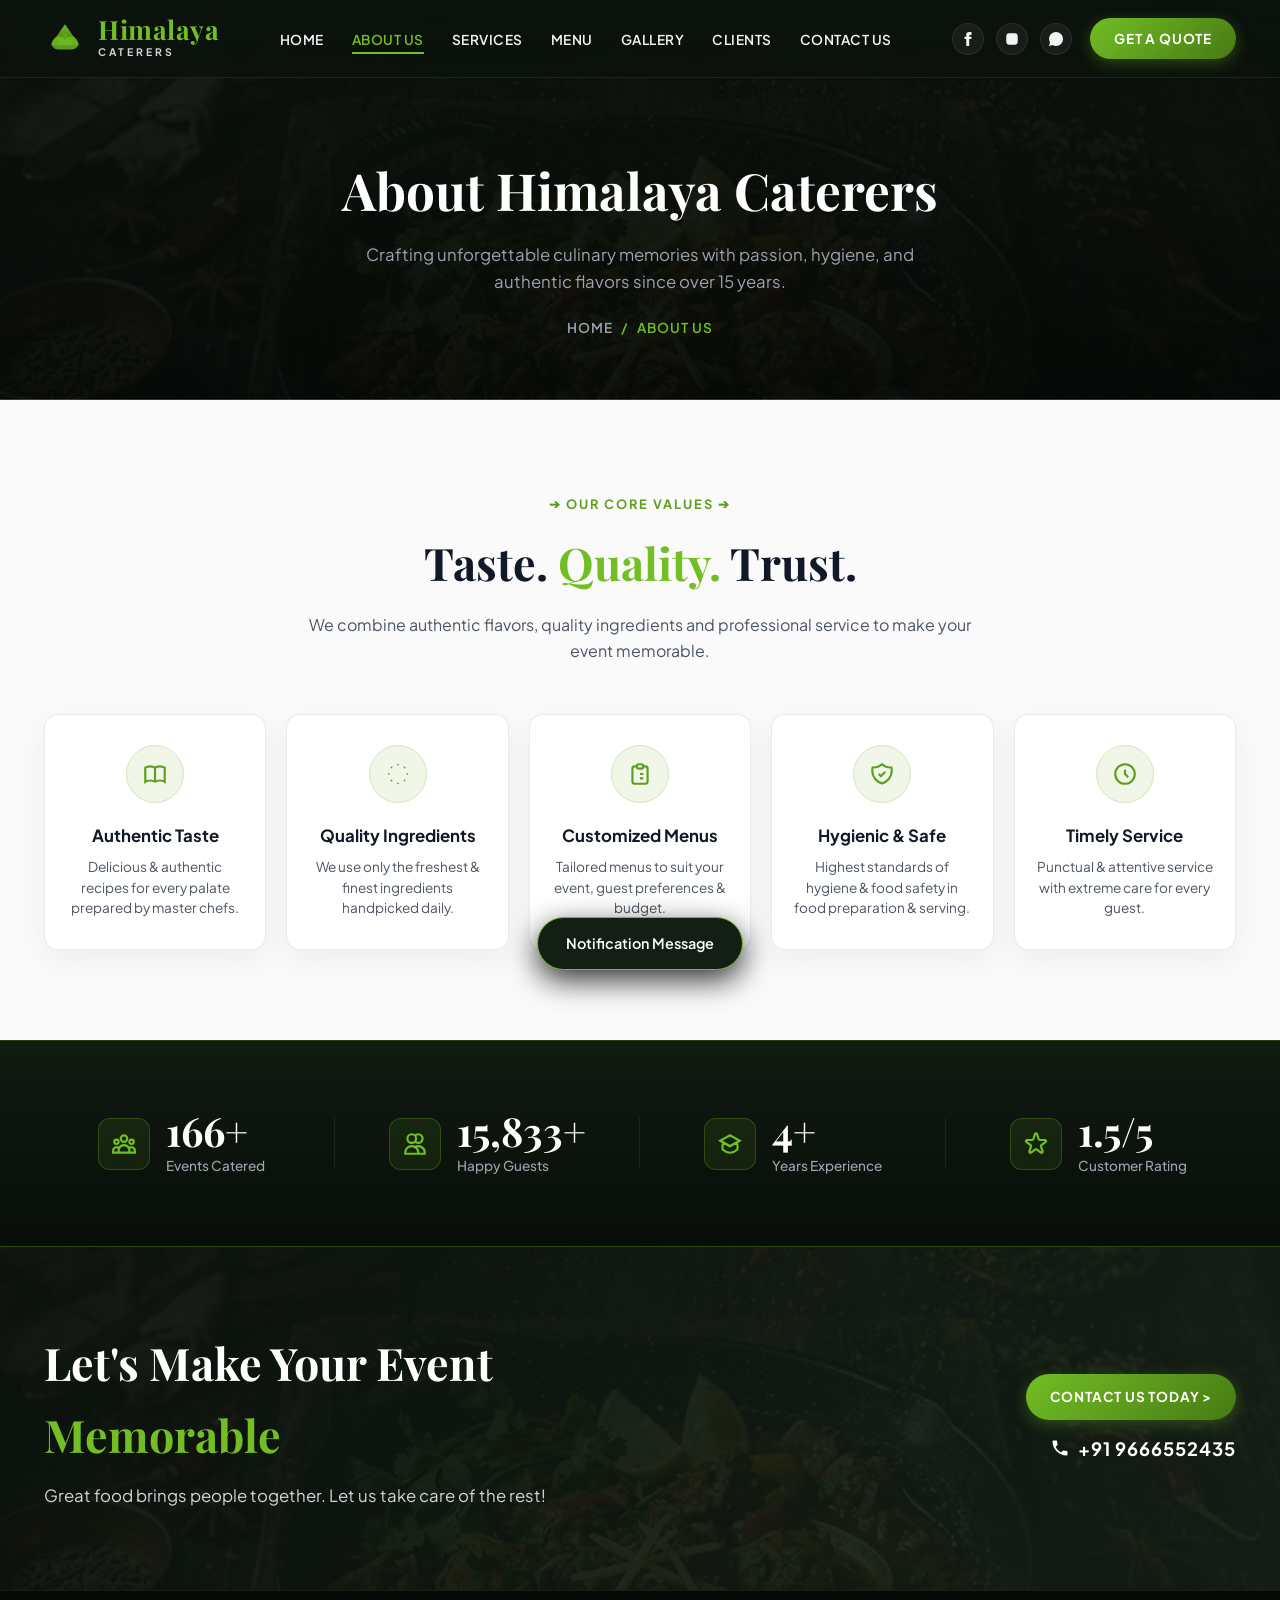
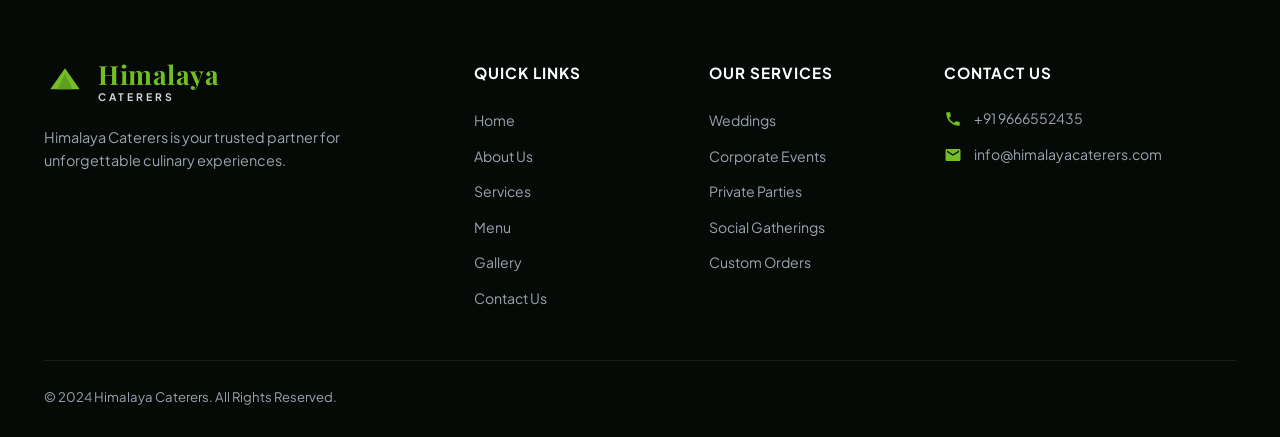
==== about.html @ 7c0b35ee "Refactor into multi-page architecture (index, about, services, menu, gallery, contact) with active n" ====
<!DOCTYPE html>
<html lang="en">
<head>
  <meta charset="UTF-8">
  <meta name="viewport" content="width=device-width, initial-scale=1.0">
  <title>About Us | Himalaya Caterers</title>
  <meta name="description" content="Learn about Himalaya Caterers - our journey, passion for authentic culinary excellence, hygiene standards, and experienced chef team. Call +91 9666552435.">
  <link rel="stylesheet" href="css/styles.css">
</head>
<body>

  <!-- HEADER -->
  <header class="header">
    <div class="container header-container">
      <a href="index.html" class="logo">
        <svg class="logo-icon" viewBox="0 0 100 100" fill="none" xmlns="http://www.w3.org/2000/svg">
          <path d="M50 15L15 65H85L50 15Z" fill="url(#mountainGrad)"/>
          <path d="M50 28L32 65H68L50 28Z" fill="#5F9E1E"/>
          <path d="M35 75C20 75 12 60 25 48C38 36 50 52 50 52C50 52 62 36 75 48C88 60 80 75 65 75H35Z" fill="#72BE24" opacity="0.8"/>
          <defs>
            <linearGradient id="mountainGrad" x1="50" y1="15" x2="50" y2="65" gradientUnits="userSpaceOnUse">
              <stop stop-color="#72BE24"/>
              <stop offset="1" stop-color="#3C6B10"/>
            </linearGradient>
          </defs>
        </svg>
        <div class="logo-text">
          <span class="logo-title">Himalaya</span>
          <span class="logo-subtitle">CATERERS</span>
        </div>
      </a>

      <nav>
        <ul class="nav-menu">
          <li><a href="index.html" class="nav-link">HOME</a></li>
          <li><a href="about.html" class="nav-link active">ABOUT US</a></li>
          <li><a href="services.html" class="nav-link">SERVICES</a></li>
          <li><a href="menu.html" class="nav-link">MENU</a></li>
          <li><a href="gallery.html" class="nav-link">GALLERY</a></li>
          <li><a href="gallery.html#clients" class="nav-link">CLIENTS</a></li>
          <li><a href="contact.html" class="nav-link">CONTACT US</a></li>
        </ul>
      </nav>

      <div class="header-actions">
        <div class="social-links-header">
          <a href="#" class="social-icon" aria-label="Facebook">
            <svg width="14" height="14" fill="currentColor" viewBox="0 0 24 24"><path d="M9 8H6v4h3v12h5V12h3.642L18 8h-4V6.333C14 5.374 14.5 5 15.5 5H18V0h-3.808C10.592 0 9 1.583 9 4.615V8z"/></svg>
          </a>
          <a href="#" class="social-icon" aria-label="Instagram">
            <svg width="14" height="14" fill="currentColor" viewBox="0 0 24 24"><path d="M12 2.163c3.204 0 3.584.012 4.85.07 3.252.148 4.771 1.691 4.919 4.919.058 1.265.069 1.645.069 4.849 0 3.205-.012 3.584-.069 4.849-.149 3.225-1.664 4.771-4.919 4.919-1.266.058-1.644.07-4.85.07-3.204 0-3.584-.012-4.849-.07-3.26-.149-4.771-1.699-4.919-4.92-.058-1.265-.07-1.644-.07-4.849 0-3.204.013-3.583.07-4.849.149-3.227 1.664-4.771 4.919-4.919 1.266-.057 1.645-.069 4.849-.069z"/></svg>
          </a>
          <a href="https://wa.me/919666552435" target="_blank" class="social-icon" aria-label="WhatsApp">
            <svg width="14" height="14" fill="currentColor" viewBox="0 0 24 24"><path d="M.057 24l1.687-6.163c-1.041-1.804-1.588-3.849-1.587-5.946 0-6.556 5.332-11.888 11.889-11.888 3.18 0 6.167 1.24 8.413 3.488 2.245 2.248 3.481 5.236 3.48 8.414-.003 6.557-5.338 11.892-11.893 11.892-1.99-.001-3.951-.5-5.688-1.448l-6.305 1.652z"/></svg>
          </a>
        </div>
        <button class="btn-primary js-open-quote">
          <span>GET A QUOTE</span>
        </button>
        <button class="mobile-toggle" aria-label="Toggle Navigation">
          <span></span>
          <span></span>
          <span></span>
        </button>
      </div>
    </div>
  </header>

  <!-- Mobile Drawer Menu -->
  <div class="nav-backdrop"></div>
  <div class="mobile-nav-overlay">
    <div>
      <div style="margin-bottom: 30px;">
        <span style="font-family: var(--font-serif); font-size: 1.5rem; font-weight: 700; color: var(--primary-green-bright);">Himalaya Caterers</span>
      </div>
      <ul class="mobile-nav-menu">
        <li><a href="index.html" class="mobile-nav-link">HOME</a></li>
        <li><a href="about.html" class="mobile-nav-link active">ABOUT US</a></li>
        <li><a href="services.html" class="mobile-nav-link">SERVICES</a></li>
        <li><a href="menu.html" class="mobile-nav-link">MENU</a></li>
        <li><a href="gallery.html" class="mobile-nav-link">GALLERY</a></li>
        <li><a href="gallery.html#clients" class="mobile-nav-link">CLIENTS</a></li>
        <li><a href="contact.html" class="mobile-nav-link">CONTACT US</a></li>
      </ul>
    </div>
    <div style="display: flex; flex-direction: column; gap: 14px;">
      <button class="btn-primary js-open-quote" style="width: 100%;">
        <span>GET A QUOTE</span>
      </button>
      <a href="tel:9666552435" class="btn-secondary" style="width: 100%; text-align: center;">
        <span>CALL +91 9666552435</span>
      </a>
    </div>
  </div>

  <!-- PAGE BANNER -->
  <section class="page-banner">
    <div class="container">
      <h1 class="page-banner-title">About Himalaya Caterers</h1>
      <p class="page-banner-subtitle">Crafting unforgettable culinary memories with passion, hygiene, and authentic flavors since over 15 years.</p>
      <div class="breadcrumb">
        <a href="index.html">Home</a> <span>/</span> <span>About Us</span>
      </div>
    </div>
  </section>

  <!-- WHY CHOOSE US DETAILED -->
  <section class="why-choose-us">
    <div class="container">
      <div class="section-title-center fade-up">
        <span class="section-tag">➔ OUR CORE VALUES ➔</span>
        <h2 class="section-heading-dark">Taste. <span class="highlight">Quality.</span> Trust.</h2>
        <p class="section-desc-dark">
          We combine authentic flavors, quality ingredients and professional service to make your event memorable.
        </p>
      </div>

      <div class="why-grid fade-up">
        <div class="why-card">
          <div class="why-card-icon">
            <svg width="26" height="26" fill="none" stroke="currentColor" stroke-width="2" viewBox="0 0 24 24"><path d="M12 6.253v13m0-13C10.832 5.477 9.246 5 7.5 5S4.168 5.477 3 6.253v13C4.168 18.477 5.754 18 7.5 18s3.332.477 4.5 1.253m0-13C13.168 5.477 14.754 5 16.5 5c1.747 0 3.332.477 4.5 1.253v13C19.832 18.477 18.247 18 16.5 18c-1.746 0-3.332.477-4.5 1.253"/></svg>
          </div>
          <div>
            <h3 class="why-card-title">Authentic Taste</h3>
            <p class="why-card-desc">Delicious & authentic recipes for every palate prepared by master chefs.</p>
          </div>
        </div>

        <div class="why-card">
          <div class="why-card-icon">
            <svg width="26" height="26" fill="none" stroke="currentColor" stroke-width="2" viewBox="0 0 24 24"><path d="M12 3v1m0 16v1m9-9h-1M4 12H3m15.364 6.364l-.707-.707M6.343 6.343l-.707-.707m12.728 0l-.707.707M6.343 17.657l-.707.707"/></svg>
          </div>
          <div>
            <h3 class="why-card-title">Quality Ingredients</h3>
            <p class="why-card-desc">We use only the freshest & finest ingredients handpicked daily.</p>
          </div>
        </div>

        <div class="why-card">
          <div class="why-card-icon">
            <svg width="26" height="26" fill="none" stroke="currentColor" stroke-width="2" viewBox="0 0 24 24"><path d="M9 5H7a2 2 0 00-2 2v12a2 2 0 002 2h10a2 2 0 002-2V7a2 2 0 00-2-2h-2M9 5a2 2 0 002 2h2a2 2 0 002-2M9 5a2 2 0 012-2h2a2 2 0 012 2m-3 7h3m-3 4h3m-6-4h.01M9 16h.01"/></svg>
          </div>
          <div>
            <h3 class="why-card-title">Customized Menus</h3>
            <p class="why-card-desc">Tailored menus to suit your event, guest preferences & budget.</p>
          </div>
        </div>

        <div class="why-card">
          <div class="why-card-icon">
            <svg width="26" height="26" fill="none" stroke="currentColor" stroke-width="2" viewBox="0 0 24 24"><path d="M9 12l2 2 4-4m5.618-4.016A11.955 11.955 0 0112 2.944a11.955 11.955 0 01-8.618 3.04A12.02 12.02 0 003 9c0 5.591 3.824 10.29 9 11.622 5.176-1.332 9-6.03 9-11.622 0-1.042-.133-2.052-.382-3.016z"/></svg>
          </div>
          <div>
            <h3 class="why-card-title">Hygienic & Safe</h3>
            <p class="why-card-desc">Highest standards of hygiene & food safety in food preparation & serving.</p>
          </div>
        </div>

        <div class="why-card">
          <div class="why-card-icon">
            <svg width="26" height="26" fill="none" stroke="currentColor" stroke-width="2" viewBox="0 0 24 24"><path d="M12 8v4l3 3m6-3a9 9 0 11-18 0 9 9 0 0118 0z"/></svg>
          </div>
          <div>
            <h3 class="why-card-title">Timely Service</h3>
            <p class="why-card-desc">Punctual & attentive service with extreme care for every guest.</p>
          </div>
        </div>
      </div>
    </div>
  </section>

  <!-- STATS COUNTER -->
  <section class="stats-section">
    <div class="container">
      <div class="stats-grid">
        <div class="stat-item fade-up">
          <div class="stat-icon">
            <svg width="26" height="26" fill="none" stroke="currentColor" stroke-width="2" viewBox="0 0 24 24"><path d="M17 20h5v-2a3 3 0 00-5.356-1.857M17 20H7m10 0v-2c0-.656-.126-1.283-.356-1.857M7 20H2v-2a3 3 0 015.356-1.857M7 20v-2c0-.656.126-1.283.356-1.857m0 0a5.002 5.002 0 019.288 0M15 7a3 3 0 11-6 0 3 3 0 016 0zm6 3a2 2 0 11-4 0 2 2 0 014 0zM7 10a2 2 0 11-4 0 2 2 0 014 0z"/></svg>
          </div>
          <div class="stat-info">
            <span class="stat-number" data-target="500+">0</span>
            <span class="stat-label">Events Catered</span>
          </div>
        </div>

        <div class="stat-item fade-up">
          <div class="stat-icon">
            <svg width="26" height="26" fill="none" stroke="currentColor" stroke-width="2" viewBox="0 0 24 24"><path d="M12 4.354a4 4 0 110 5.292M15 21H3v-1a6 6 0 0112 0v1zm0 0h6v-1a6 6 0 00-9-5.197M13 7a4 4 0 11-8 0 4 4 0 018 0z"/></svg>
          </div>
          <div class="stat-info">
            <span class="stat-number" data-target="50000+">0</span>
            <span class="stat-label">Happy Guests</span>
          </div>
        </div>

        <div class="stat-item fade-up">
          <div class="stat-icon">
            <svg width="26" height="26" fill="none" stroke="currentColor" stroke-width="2" viewBox="0 0 24 24"><path d="M12 14l9-5-9-5-9 5 9 5z"/><path d="M12 14l6.16-3.422a12.083 12.083 0 01.665 6.479A11.952 11.952 0 0112 20.055a11.952 11.952 0 01-6.824-2.998 12.078 12.078 0 01.665-6.479L12 14z"/></svg>
          </div>
          <div class="stat-info">
            <span class="stat-number" data-target="15+">0</span>
            <span class="stat-label">Years Experience</span>
          </div>
        </div>

        <div class="stat-item fade-up">
          <div class="stat-icon">
            <svg width="26" height="26" fill="none" stroke="currentColor" stroke-width="2" viewBox="0 0 24 24"><path d="M11.049 2.927c.3-.921 1.603-.921 1.902 0l1.519 4.674a1 1 0 00.95.69h4.915c.969 0 1.371 1.24.588 1.81l-3.976 2.888a1 1 0 00-.363 1.118l1.518 4.674c.3.922-.755 1.688-1.538 1.118l-3.976-2.888a1 1 0 00-1.176 0l-3.976 2.888c-.783.57-1.838-.197-1.538-1.118l1.518-4.674a1 1 0 00-.363-1.118l-3.976-2.888c-.784-.57-.38-1.81.588-1.81h4.914a1 1 0 00.951-.69l1.519-4.674z"/></svg>
          </div>
          <div class="stat-info">
            <span class="stat-number" data-target="4.8/5">0</span>
            <span class="stat-label">Customer Rating</span>
          </div>
        </div>
      </div>
    </div>
  </section>

  <!-- CTA BANNER -->
  <section class="cta-banner">
    <div class="container cta-banner-container">
      <div class="cta-content fade-up">
        <h2 class="cta-title">Let's Make Your Event <span class="highlight">Memorable</span></h2>
        <p class="cta-desc">Great food brings people together. Let us take care of the rest!</p>
      </div>

      <div class="cta-action fade-up">
        <a href="tel:9666552435" class="btn-primary">
          <span>CONTACT US TODAY &gt;</span>
        </a>
        <a href="tel:9666552435" class="phone-link">
          <svg width="20" height="20" fill="currentColor" viewBox="0 0 24 24"><path d="M6.62 10.79a15.053 15.053 0 006.59 6.59l2.2-2.2c.27-.27.67-.36 1.02-.24 1.12.37 2.33.57 3.57.57.55 0 1 .45 1 1V20c0 .55-.45 1-1 1-9.39 0-17-7.61-17-17 0-.55.45-1 1-1h3.5c.55 0 1 .45 1 1 0 1.25.2 2.45.57 3.57.11.35.03.74-.25 1.02l-2.2 2.2z"/></svg>
          <span>+91 9666552435</span>
        </a>
      </div>
    </div>
  </section>

  <!-- FOOTER -->
  <footer class="footer">
    <div class="container">
      <div class="footer-grid">
        <div class="footer-brand">
          <a href="index.html" class="logo">
            <svg class="logo-icon" viewBox="0 0 100 100" fill="none" xmlns="http://www.w3.org/2000/svg">
              <path d="M50 15L15 65H85L50 15Z" fill="#72BE24"/>
              <path d="M50 28L32 65H68L50 28Z" fill="#5F9E1E"/>
            </svg>
            <div class="logo-text">
              <span class="logo-title">Himalaya</span>
              <span class="logo-subtitle">CATERERS</span>
            </div>
          </a>
          <p class="footer-desc">Himalaya Caterers is your trusted partner for unforgettable culinary experiences.</p>
        </div>
        <div>
          <h4 class="footer-col-title">QUICK LINKS</h4>
          <ul class="footer-links">
            <li><a href="index.html">Home</a></li>
            <li><a href="about.html">About Us</a></li>
            <li><a href="services.html">Services</a></li>
            <li><a href="menu.html">Menu</a></li>
            <li><a href="gallery.html">Gallery</a></li>
            <li><a href="contact.html">Contact Us</a></li>
          </ul>
        </div>
        <div>
          <h4 class="footer-col-title">OUR SERVICES</h4>
          <ul class="footer-links">
            <li><a href="services.html">Weddings</a></li>
            <li><a href="services.html">Corporate Events</a></li>
            <li><a href="services.html">Private Parties</a></li>
            <li><a href="services.html">Social Gatherings</a></li>
            <li><a href="services.html">Custom Orders</a></li>
          </ul>
        </div>
        <div>
          <h4 class="footer-col-title">CONTACT US</h4>
          <ul class="footer-contact-list">
            <li class="footer-contact-item">
              <svg width="18" height="18" fill="currentColor" viewBox="0 0 24 24"><path d="M6.62 10.79a15.053 15.053 0 006.59 6.59l2.2-2.2c.27-.27.67-.36 1.02-.24 1.12.37 2.33.57 3.57.57.55 0 1 .45 1 1V20c0 .55-.45 1-1 1-9.39 0-17-7.61-17-17 0-.55.45-1 1-1h3.5c.55 0 1 .45 1 1 0 1.25.2 2.45.57 3.57.11.35.03.74-.25 1.02l-2.2 2.2z"/></svg>
              <a href="tel:9666552435" style="color: inherit;">+91 9666552435</a>
            </li>
            <li class="footer-contact-item">
              <svg width="18" height="18" fill="currentColor" viewBox="0 0 24 24"><path d="M20 4H4c-1.1 0-1.99.9-1.99 2L2 18c0 1.1.9 2 2 2h16c1.1 0 2-.9 2-2V6c0-1.1-.9-2-2-2zm0 4l-8 5-8-5V6l8 5 8-5v2z"/></svg>
              <a href="mailto:info@himalayacaterers.com" style="color: inherit;">info@himalayacaterers.com</a>
            </li>
          </ul>
        </div>
      </div>
      <div class="footer-bottom">
        <p>© 2024 Himalaya Caterers. All Rights Reserved.</p>
      </div>
    </div>
  </footer>

  <!-- MODAL -->
  <div id="quoteModal" class="modal-wrapper">
    <div class="modal-backdrop"></div>
    <div class="modal-card">
      <button class="modal-close">✕</button>
      <div class="modal-header">
        <h3 class="modal-title">Book Himalaya Caterers</h3>
      </div>
      <form id="bookingForm">
        <div class="form-grid">
          <div class="form-group">
            <label class="form-label">Full Name *</label>
            <input type="text" class="form-input" required>
          </div>
          <div class="form-group">
            <label class="form-label">Phone Number *</label>
            <input type="tel" class="form-input" required>
          </div>
        </div>
        <button type="submit" class="btn-primary" style="width: 100%; margin-top: 10px;">SUBMIT REQUEST</button>
      </form>
    </div>
  </div>

  <div id="toastNotification" class="toast-notification">
    <span class="toast-msg">Notification Message</span>
  </div>

  <script src="js/main.js"></script>
</body>
</html>
---- css/styles.css ----
/* ==========================================================================
   Himalaya Caterers - Modern Luxury Design System & Responsive Stylesheet
   ========================================================================== */

@import url('https://fonts.googleapis.com/css2?family=Playfair+Display:ital,wght@0,500;0,600;0,700;0,800;1,600&family=Plus+Jakarta+Sans:wght@300;400;500;600;700&display=swap');

:root {
  /* Color Palette */
  --bg-dark-main: #0B120C;
  --bg-dark-secondary: #060A07;
  --bg-dark-card: #131E15;
  --bg-dark-card-hover: #19271C;
  --bg-light-section: #FAFAFA;
  --bg-light-card: #FFFFFF;
  
  --primary-green: #5F9E1E;
  --primary-green-bright: #72BE24;
  --primary-green-dark: #477A14;
  --primary-green-bg: rgba(95, 158, 30, 0.12);
  --primary-green-border: rgba(95, 158, 30, 0.35);

  --accent-gold: #D4AF37;
  --accent-gold-light: #F4E8C1;
  
  --text-white: #FFFFFF;
  --text-cream: #F3F4F6;
  --text-muted: #9CA3AF;
  --text-dark-title: #111827;
  --text-dark-body: #4B5563;
  
  --border-dark-subtle: rgba(255, 255, 255, 0.08);
  --border-light-subtle: rgba(0, 0, 0, 0.08);

  --font-serif: 'Playfair Display', Georgia, serif;
  --font-sans: 'Plus Jakarta Sans', -apple-system, BlinkMacSystemFont, sans-serif;

  --transition-fast: 0.2s cubic-bezier(0.4, 0, 0.2, 1);
  --transition-normal: 0.35s cubic-bezier(0.4, 0, 0.2, 1);
  --transition-slow: 0.6s cubic-bezier(0.16, 1, 0.3, 1);

  --radius-sm: 8px;
  --radius-md: 14px;
  --radius-lg: 20px;
  --radius-pill: 50px;
  
  --shadow-dark: 0 20px 40px rgba(0, 0, 0, 0.5);
  --shadow-glow: 0 0 25px rgba(95, 158, 30, 0.3);
  --shadow-light: 0 10px 30px rgba(0, 0, 0, 0.05);
}

/* CSS Reset & Base */
*, *::before, *::after {
  box-sizing: border-box;
  margin: 0;
  padding: 0;
}

html {
  scroll-behavior: smooth;
  font-size: 16px;
}

body {
  font-family: var(--font-sans);
  background-color: var(--bg-dark-main);
  color: var(--text-cream);
  line-height: 1.6;
  overflow-x: hidden;
  -webkit-font-smoothing: antialiased;
}

a {
  color: inherit;
  text-decoration: none;
}

button {
  cursor: pointer;
  border: none;
  background: none;
  font-family: inherit;
}

img {
  max-width: 100%;
  height: auto;
  display: block;
}

.highlight {
  color: var(--primary-green-bright);
}

.highlight-serif {
  font-family: var(--font-serif);
  color: var(--primary-green-bright);
  font-style: italic;
}

/* Container Utility */
.container {
  width: 100%;
  max-width: 1240px;
  margin: 0 auto;
  padding: 0 24px;
}

/* ==========================================================================
   HEADER / NAVBAR
   ========================================================================== */
.header {
  position: fixed;
  top: 0;
  left: 0;
  width: 100%;
  z-index: 1000;
  padding: 16px 0;
  transition: var(--transition-normal);
  background: linear-gradient(180deg, rgba(11, 18, 12, 0.95) 0%, rgba(11, 18, 12, 0.8) 100%);
  backdrop-filter: blur(12px);
  border-bottom: 1px solid var(--border-dark-subtle);
}

.header.scrolled {
  padding: 12px 0;
  background: rgba(11, 18, 12, 0.98);
  box-shadow: 0 10px 30px rgba(0, 0, 0, 0.6);
}

.header-container {
  display: flex;
  align-items: center;
  justify-content: space-between;
}

.logo {
  display: flex;
  align-items: center;
  gap: 12px;
  text-decoration: none;
}

.logo-icon {
  width: 42px;
  height: 42px;
}

.logo-text {
  display: flex;
  flex-direction: column;
}

.logo-title {
  font-family: var(--font-serif);
  font-size: 1.65rem;
  font-weight: 700;
  color: var(--primary-green-bright);
  letter-spacing: 0.5px;
  line-height: 1;
}

.logo-subtitle {
  font-size: 0.65rem;
  font-weight: 700;
  letter-spacing: 3px;
  color: #D1D5DB;
  text-transform: uppercase;
  margin-top: 2px;
}

.nav-menu {
  display: flex;
  align-items: center;
  gap: 28px;
  list-style: none;
}

.nav-link {
  font-size: 0.85rem;
  font-weight: 600;
  letter-spacing: 0.5px;
  color: var(--text-cream);
  text-transform: uppercase;
  transition: var(--transition-fast);
  position: relative;
  padding: 6px 0;
}

.nav-link:hover,
.nav-link.active {
  color: var(--primary-green-bright);
}

.nav-link::after {
  content: '';
  position: absolute;
  bottom: 0;
  left: 0;
  width: 0%;
  height: 2px;
  background-color: var(--primary-green-bright);
  transition: var(--transition-fast);
}

.nav-link:hover::after,
.nav-link.active::after {
  width: 100%;
}

.header-actions {
  display: flex;
  align-items: center;
  gap: 18px;
}

.social-links-header {
  display: flex;
  align-items: center;
  gap: 12px;
}

.social-icon {
  width: 32px;
  height: 32px;
  border-radius: 50%;
  display: flex;
  align-items: center;
  justify-content: center;
  color: var(--text-cream);
  background-color: rgba(255, 255, 255, 0.05);
  border: 1px solid var(--border-dark-subtle);
  transition: var(--transition-fast);
}

.social-icon:hover {
  background-color: var(--primary-green);
  color: #FFF;
  border-color: var(--primary-green);
  transform: translateY(-2px);
}

/* Primary Button */
.btn-primary {
  display: inline-flex;
  align-items: center;
  justify-content: center;
  gap: 10px;
  background: linear-gradient(135deg, var(--primary-green-bright) 0%, var(--primary-green-dark) 100%);
  color: #FFFFFF;
  font-size: 0.85rem;
  font-weight: 700;
  letter-spacing: 0.8px;
  text-transform: uppercase;
  padding: 12px 24px;
  border-radius: var(--radius-pill);
  box-shadow: 0 4px 15px rgba(95, 158, 30, 0.4);
  transition: var(--transition-normal);
}

.btn-primary:hover {
  background: linear-gradient(135deg, #81D228 0%, var(--primary-green) 100%);
  box-shadow: var(--shadow-glow);
  transform: translateY(-2px);
}

.btn-secondary {
  display: inline-flex;
  align-items: center;
  justify-content: center;
  gap: 10px;
  background: rgba(0, 0, 0, 0.4);
  color: #FFFFFF;
  font-size: 0.85rem;
  font-weight: 700;
  letter-spacing: 0.8px;
  text-transform: uppercase;
  padding: 12px 24px;
  border-radius: var(--radius-pill);
  border: 1.5px solid rgba(255, 255, 255, 0.4);
  transition: var(--transition-normal);
}

.btn-secondary:hover {
  border-color: var(--primary-green-bright);
  color: var(--primary-green-bright);
  background: rgba(95, 158, 30, 0.1);
  transform: translateY(-2px);
}

/* Mobile Hamburger Toggle */
.mobile-toggle {
  display: none;
  flex-direction: column;
  justify-content: space-between;
  width: 28px;
  height: 20px;
  background: none;
  border: none;
  cursor: pointer;
  z-index: 1001;
}

.mobile-toggle span {
  width: 100%;
  height: 2px;
  background-color: var(--text-cream);
  border-radius: 2px;
  transition: var(--transition-fast);
}

/* Mobile Navigation Overlay */
.mobile-nav-overlay {
  position: fixed;
  top: 0;
  right: -100%;
  width: 85%;
  max-width: 320px;
  height: 100vh;
  background: var(--bg-dark-secondary);
  border-left: 1px solid var(--primary-green-border);
  padding: 90px 30px 40px 30px;
  z-index: 999;
  display: flex;
  flex-direction: column;
  justify-content: space-between;
  transition: var(--transition-slow);
  box-shadow: -10px 0 30px rgba(0, 0, 0, 0.8);
}

.mobile-nav-overlay.active {
  right: 0;
}

.mobile-nav-menu {
  list-style: none;
  display: flex;
  flex-direction: column;
  gap: 20px;
}

.mobile-nav-link {
  font-size: 1.1rem;
  font-weight: 600;
  text-transform: uppercase;
  color: var(--text-cream);
  display: block;
  padding: 8px 0;
  border-bottom: 1px solid var(--border-dark-subtle);
  transition: var(--transition-fast);
}

.mobile-nav-link:hover,
.mobile-nav-link.active {
  color: var(--primary-green-bright);
  padding-left: 10px;
}

.nav-backdrop {
  position: fixed;
  inset: 0;
  background: rgba(0, 0, 0, 0.7);
  backdrop-filter: blur(4px);
  z-index: 998;
  opacity: 0;
  visibility: hidden;
  transition: var(--transition-fast);
}

.nav-backdrop.active {
  opacity: 1;
  visibility: visible;
}

/* ==========================================================================
   PAGE BANNER (FOR MULTI-PAGE NAVIGATION)
   ========================================================================== */
.page-banner {
  position: relative;
  padding-top: 150px;
  padding-bottom: 60px;
  background: linear-gradient(180deg, rgba(11,18,12,0.92) 0%, rgba(6,10,7,0.96) 100%),
              url('../assets/images/cta-banner-food.png') center/cover no-repeat;
  border-bottom: 1px solid var(--primary-green-border);
  text-align: center;
}

.page-banner-title {
  font-family: var(--font-serif);
  font-size: 3.2rem;
  font-weight: 700;
  color: var(--text-white);
  margin-bottom: 10px;
}

.page-banner-subtitle {
  font-size: 1.05rem;
  color: var(--text-muted);
  max-width: 600px;
  margin: 0 auto 18px auto;
}

.breadcrumb {
  display: inline-flex;
  align-items: center;
  gap: 8px;
  font-size: 0.85rem;
  font-weight: 600;
  color: var(--primary-green-bright);
  text-transform: uppercase;
  letter-spacing: 1px;
}

.breadcrumb a {
  color: var(--text-muted);
  transition: var(--transition-fast);
}

.breadcrumb a:hover {
  color: var(--text-white);
}

/* ==========================================================================
   HERO SECTION
   ========================================================================== */
.hero {
  position: relative;
  padding-top: 150px;
  padding-bottom: 70px;
  background: radial-gradient(circle at 70% 30%, rgba(95, 158, 30, 0.15) 0%, transparent 60%),
              radial-gradient(circle at 10% 80%, rgba(13, 21, 14, 1) 0%, rgba(6, 10, 7, 1) 100%);
  overflow: hidden;
}

.hero-grid {
  display: grid;
  grid-template-columns: 1fr 1fr;
  align-items: center;
  gap: 40px;
}

.hero-content {
  text-align: left;
  z-index: 2;
}

.hero-title {
  font-family: var(--font-serif);
  font-size: 3.8rem;
  font-weight: 700;
  line-height: 1.15;
  color: var(--text-white);
  margin-bottom: 20px;
  letter-spacing: -0.5px;
}

.hero-subtitle {
  font-size: 1.05rem;
  color: #D1D5DB;
  margin-bottom: 32px;
  max-width: 520px;
  line-height: 1.6;
}

.hero-buttons {
  display: flex;
  align-items: center;
  gap: 16px;
  margin-bottom: 48px;
  flex-wrap: wrap;
}

.hero-badges-container {
  display: grid;
  grid-template-columns: repeat(4, 1fr);
  gap: 12px;
  padding-top: 24px;
  border-top: 1px solid var(--border-dark-subtle);
}

.badge-item {
  display: flex;
  align-items: center;
  gap: 10px;
}

.badge-icon {
  width: 38px;
  height: 38px;
  border-radius: 10px;
  background: var(--primary-green-bg);
  border: 1px solid var(--primary-green-border);
  display: flex;
  align-items: center;
  justify-content: center;
  color: var(--primary-green-bright);
  flex-shrink: 0;
}

.badge-text {
  font-size: 0.82rem;
  font-weight: 600;
  color: var(--text-cream);
  line-height: 1.2;
}

.hero-visual {
  position: relative;
  display: flex;
  justify-content: center;
  align-items: center;
}

.hero-image-wrapper {
  position: relative;
  width: 100%;
  max-width: 540px;
  border-radius: 50%;
  padding: 10px;
  background: radial-gradient(circle, rgba(95,158,30,0.2) 0%, rgba(0,0,0,0) 70%);
}

.hero-main-img {
  width: 100%;
  height: auto;
  border-radius: 24px;
  object-fit: cover;
  box-shadow: 0 20px 50px rgba(0, 0, 0, 0.7);
  animation: gentleFloat 6s ease-in-out infinite;
}

@keyframes gentleFloat {
  0%, 100% { transform: translateY(0); }
  50% { transform: translateY(-10px); }
}

/* ==========================================================================
   WHY CHOOSE US SECTION (Light Background)
   ========================================================================== */
.why-choose-us {
  position: relative;
  background-color: var(--bg-light-section);
  color: var(--text-dark-title);
  padding: 90px 0;
  overflow: hidden;
}

.section-tag {
  display: inline-flex;
  align-items: center;
  gap: 8px;
  font-size: 0.8rem;
  font-weight: 700;
  letter-spacing: 2px;
  text-transform: uppercase;
  color: var(--primary-green);
  margin-bottom: 12px;
}

.section-title-center {
  text-align: center;
  max-width: 700px;
  margin: 0 auto 50px auto;
}

.section-heading-dark {
  font-family: var(--font-serif);
  font-size: 2.8rem;
  font-weight: 700;
  color: var(--text-dark-title);
  margin-bottom: 14px;
}

.section-desc-dark {
  font-size: 1rem;
  color: var(--text-dark-body);
  line-height: 1.6;
}

.why-grid {
  display: grid;
  grid-template-columns: repeat(5, 1fr);
  gap: 20px;
}

.why-card {
  background: var(--bg-light-card);
  padding: 30px 20px;
  border-radius: var(--radius-md);
  border: 1px solid var(--border-light-subtle);
  box-shadow: var(--shadow-light);
  text-align: center;
  transition: var(--transition-normal);
  display: flex;
  flex-direction: column;
  align-items: center;
}

.why-card:hover {
  transform: translateY(-8px);
  box-shadow: 0 20px 40px rgba(95, 158, 30, 0.15);
  border-color: var(--primary-green-border);
}

.why-card-icon {
  width: 58px;
  height: 58px;
  border-radius: 50%;
  background: #F0F7E8;
  border: 1px solid #D2E8B8;
  display: flex;
  align-items: center;
  justify-content: center;
  color: var(--primary-green);
  margin-bottom: 20px;
  transition: var(--transition-fast);
}

.why-card:hover .why-card-icon {
  background: var(--primary-green);
  color: #FFF;
  transform: scale(1.08);
}

.why-card-title {
  font-size: 1.05rem;
  font-weight: 700;
  color: var(--text-dark-title);
  margin-bottom: 8px;
}

.why-card-desc {
  font-size: 0.85rem;
  color: var(--text-dark-body);
  line-height: 1.5;
}

/* ==========================================================================
   OUR SERVICES SECTION
   ========================================================================== */
.services-section {
  position: relative;
  background-color: var(--bg-dark-secondary);
  padding: 95px 0;
  overflow: hidden;
  border-top: 1px solid var(--border-dark-subtle);
  border-bottom: 1px solid var(--border-dark-subtle);
}

.section-heading-light {
  font-family: var(--font-serif);
  font-size: 2.8rem;
  font-weight: 700;
  color: var(--text-white);
  margin-bottom: 14px;
}

.services-carousel-wrapper {
  position: relative;
  margin-top: 45px;
}

.services-grid {
  display: grid;
  grid-template-columns: repeat(5, 1fr);
  gap: 20px;
  transition: transform 0.4s ease;
}

.service-card {
  background: var(--bg-dark-card);
  border: 1px solid var(--border-dark-subtle);
  border-radius: var(--radius-md);
  overflow: hidden;
  transition: var(--transition-normal);
  display: flex;
  flex-direction: column;
}

.service-card:hover {
  transform: translateY(-8px);
  border-color: var(--primary-green-border);
  box-shadow: var(--shadow-glow);
  background: var(--bg-dark-card-hover);
}

.service-img-container {
  position: relative;
  height: 180px;
  overflow: hidden;
}

.service-img-container img {
  width: 100%;
  height: 100%;
  object-fit: cover;
  transition: var(--transition-slow);
}

.service-card:hover .service-img-container img {
  transform: scale(1.08);
}

.service-icon-badge {
  position: absolute;
  bottom: -20px;
  left: 50%;
  transform: translateX(-50%);
  width: 44px;
  height: 44px;
  border-radius: 50%;
  background: var(--bg-dark-card);
  border: 2px solid var(--primary-green);
  display: flex;
  align-items: center;
  justify-content: center;
  color: var(--primary-green-bright);
  box-shadow: 0 4px 10px rgba(0, 0, 0, 0.5);
  z-index: 2;
}

.service-content {
  padding: 30px 18px 22px 18px;
  text-align: center;
  flex: 1;
  display: flex;
  flex-direction: column;
  justify-content: space-between;
}

.service-title {
  font-size: 1.1rem;
  font-weight: 700;
  color: var(--text-white);
  margin-bottom: 8px;
}

.service-desc {
  font-size: 0.85rem;
  color: var(--text-muted);
  line-height: 1.5;
}

.services-cta-wrapper {
  text-align: center;
  margin-top: 50px;
}

.carousel-btn {
  position: absolute;
  top: 50%;
  transform: translateY(-50%);
  width: 44px;
  height: 44px;
  border-radius: 50%;
  background: var(--primary-green);
  color: #FFF;
  display: flex;
  align-items: center;
  justify-content: center;
  box-shadow: 0 4px 15px rgba(0,0,0,0.5);
  z-index: 10;
  transition: var(--transition-fast);
}

.carousel-btn:hover {
  background: var(--primary-green-bright);
  transform: translateY(-50%) scale(1.1);
}

.carousel-prev { left: -15px; display: none; }
.carousel-next { right: -15px; display: none; }

/* ==========================================================================
   ANIMATED STATS / COUNTERS SECTION
   ========================================================================== */
.stats-section {
  position: relative;
  background: linear-gradient(180deg, #101B11 0%, #080D09 100%);
  padding: 60px 0;
  border-top: 1px solid var(--primary-green-border);
  border-bottom: 1px solid var(--primary-green-border);
}

.stats-grid {
  display: grid;
  grid-template-columns: repeat(4, 1fr);
  gap: 30px;
  align-items: center;
}

.stat-item {
  display: flex;
  align-items: center;
  justify-content: center;
  gap: 16px;
  position: relative;
  padding: 10px 0;
}

.stat-item:not(:last-child)::after {
  content: '';
  position: absolute;
  right: -15px;
  top: 20%;
  height: 60%;
  width: 1px;
  background: var(--border-dark-subtle);
}

.stat-icon {
  width: 52px;
  height: 52px;
  border-radius: 12px;
  background: var(--primary-green-bg);
  border: 1px solid var(--primary-green-border);
  display: flex;
  align-items: center;
  justify-content: center;
  color: var(--primary-green-bright);
  font-size: 1.4rem;
  flex-shrink: 0;
}

.stat-info {
  display: flex;
  flex-direction: column;
}

.stat-number {
  font-family: var(--font-serif);
  font-size: 2.5rem;
  font-weight: 700;
  color: var(--text-white);
  line-height: 1;
}

.stat-label {
  font-size: 0.85rem;
  color: var(--text-muted);
  font-weight: 500;
  margin-top: 4px;
}

/* ==========================================================================
   GALLERY PAGE GRID & FILTER TABS
   ========================================================================== */
.gallery-section {
  padding: 80px 0;
}

.gallery-grid {
  display: grid;
  grid-template-columns: repeat(3, 1fr);
  gap: 20px;
  margin-top: 30px;
}

.gallery-item {
  position: relative;
  border-radius: var(--radius-md);
  overflow: hidden;
  height: 260px;
  border: 1px solid var(--border-dark-subtle);
  transition: var(--transition-normal);
}

.gallery-item img {
  width: 100%;
  height: 100%;
  object-fit: cover;
  transition: var(--transition-slow);
}

.gallery-item:hover img {
  transform: scale(1.08);
}

.gallery-overlay {
  position: absolute;
  inset: 0;
  background: linear-gradient(180deg, transparent 40%, rgba(11, 18, 12, 0.95) 100%);
  display: flex;
  flex-direction: column;
  justify-content: flex-end;
  padding: 20px;
  opacity: 0;
  transition: var(--transition-normal);
}

.gallery-item:hover .gallery-overlay {
  opacity: 1;
}

.gallery-title {
  font-family: var(--font-serif);
  font-size: 1.2rem;
  color: var(--text-white);
}

.gallery-cat {
  font-size: 0.8rem;
  color: var(--primary-green-bright);
  font-weight: 600;
}

/* ==========================================================================
   CONTACT PAGE SPECIFIC STYLES
   ========================================================================== */
.contact-section-wrapper {
  padding: 80px 0;
}

.contact-grid-main {
  display: grid;
  grid-template-columns: 1fr 1.2fr;
  gap: 40px;
}

.contact-info-card {
  background: var(--bg-dark-card);
  border: 1px solid var(--primary-green-border);
  border-radius: var(--radius-lg);
  padding: 40px 30px;
  display: flex;
  flex-direction: column;
  gap: 28px;
}

.contact-direct-call-box {
  background: linear-gradient(135deg, var(--primary-green) 0%, var(--primary-green-dark) 100%);
  border-radius: var(--radius-md);
  padding: 24px;
  text-align: center;
  color: #FFF;
  box-shadow: var(--shadow-glow);
}

.contact-direct-call-box h3 {
  font-family: var(--font-serif);
  font-size: 1.5rem;
  margin-bottom: 8px;
}

.contact-phone-btn {
  display: inline-flex;
  align-items: center;
  gap: 10px;
  font-size: 1.3rem;
  font-weight: 700;
  color: #FFF;
  background: rgba(0, 0, 0, 0.25);
  padding: 10px 24px;
  border-radius: var(--radius-pill);
  margin-top: 12px;
  transition: var(--transition-fast);
}

.contact-phone-btn:hover {
  background: #FFF;
  color: var(--primary-green-dark);
}

/* ==========================================================================
   CTA BANNER (Let's Make Your Event Memorable)
   ========================================================================== */
.cta-banner {
  position: relative;
  padding: 80px 0;
  background: linear-gradient(90deg, rgba(11,18,12,0.95) 0%, rgba(19,30,21,0.92) 100%),
              url('../assets/images/cta-banner-food.png') center/cover no-repeat;
  overflow: hidden;
}

.cta-banner-container {
  display: flex;
  align-items: center;
  justify-content: space-between;
  gap: 30px;
}

.cta-content {
  max-width: 650px;
}

.cta-title {
  font-family: var(--font-serif);
  font-size: 2.8rem;
  font-weight: 700;
  color: var(--text-white);
  margin-bottom: 12px;
}

.cta-desc {
  font-size: 1.05rem;
  color: #D1D5DB;
}

.cta-action {
  display: flex;
  flex-direction: column;
  align-items: flex-end;
  gap: 14px;
}

.phone-link {
  display: inline-flex;
  align-items: center;
  gap: 8px;
  font-size: 1.15rem;
  font-weight: 700;
  color: var(--text-white);
  letter-spacing: 1px;
  transition: var(--transition-fast);
}

.phone-link:hover {
  color: var(--primary-green-bright);
}

/* ==========================================================================
   FOOTER
   ========================================================================== */
.footer {
  background-color: var(--bg-dark-secondary);
  padding: 70px 0 30px 0;
  border-top: 1px solid var(--border-dark-subtle);
  position: relative;
}

.footer-grid {
  display: grid;
  grid-template-columns: 2fr 1fr 1fr 1.5fr;
  gap: 40px;
  margin-bottom: 50px;
}

.footer-brand {
  display: flex;
  flex-direction: column;
  gap: 20px;
}

.footer-desc {
  font-size: 0.9rem;
  color: var(--text-muted);
  max-width: 320px;
  line-height: 1.6;
}

.footer-col-title {
  font-size: 0.95rem;
  font-weight: 700;
  color: var(--text-white);
  letter-spacing: 1px;
  text-transform: uppercase;
  margin-bottom: 22px;
}

.footer-links {
  list-style: none;
  display: flex;
  flex-direction: column;
  gap: 10px;
}

.footer-links a {
  font-size: 0.88rem;
  color: var(--text-muted);
  transition: var(--transition-fast);
}

.footer-links a:hover {
  color: var(--primary-green-bright);
  padding-left: 4px;
}

.footer-contact-list {
  list-style: none;
  display: flex;
  flex-direction: column;
  gap: 14px;
}

.footer-contact-item {
  display: flex;
  align-items: flex-start;
  gap: 12px;
  font-size: 0.88rem;
  color: var(--text-muted);
}

.footer-contact-item svg {
  color: var(--primary-green-bright);
  flex-shrink: 0;
  margin-top: 3px;
}

.footer-bottom {
  border-top: 1px solid var(--border-dark-subtle);
  padding-top: 25px;
  display: flex;
  align-items: center;
  justify-content: space-between;
  font-size: 0.82rem;
  color: var(--text-muted);
}

.back-to-top {
  position: fixed;
  bottom: 24px;
  right: 24px;
  width: 44px;
  height: 44px;
  border-radius: 50%;
  background: var(--primary-green);
  color: #FFF;
  display: flex;
  align-items: center;
  justify-content: center;
  box-shadow: 0 4px 15px rgba(0, 0, 0, 0.4);
  z-index: 900;
  opacity: 0;
  visibility: hidden;
  transition: var(--transition-normal);
}

.back-to-top.visible {
  opacity: 1;
  visibility: visible;
}

.back-to-top:hover {
  background: var(--primary-green-bright);
  transform: translateY(-4px);
}

/* ==========================================================================
   POPUP MODALS
   ========================================================================== */
.modal-wrapper {
  position: fixed;
  inset: 0;
  z-index: 2000;
  display: flex;
  align-items: center;
  justify-content: center;
  padding: 20px;
  opacity: 0;
  visibility: hidden;
  transition: var(--transition-normal);
}

.modal-wrapper.active {
  opacity: 1;
  visibility: visible;
}

.modal-backdrop {
  position: absolute;
  inset: 0;
  background: rgba(0, 0, 0, 0.85);
  backdrop-filter: blur(8px);
}

.modal-card {
  position: relative;
  width: 100%;
  max-width: 580px;
  background: var(--bg-dark-card);
  border: 1px solid var(--primary-green-border);
  border-radius: var(--radius-lg);
  padding: 36px 30px;
  box-shadow: var(--shadow-dark);
  z-index: 2;
  max-height: 90vh;
  overflow-y: auto;
  transform: scale(0.92);
  transition: var(--transition-normal);
}

.modal-wrapper.active .modal-card {
  transform: scale(1);
}

.modal-close {
  position: absolute;
  top: 18px;
  right: 18px;
  width: 32px;
  height: 32px;
  border-radius: 50%;
  background: rgba(255, 255, 255, 0.08);
  color: var(--text-cream);
  display: flex;
  align-items: center;
  justify-content: center;
  transition: var(--transition-fast);
}

.modal-close:hover {
  background: var(--primary-green);
  color: #FFF;
}

.modal-header {
  margin-bottom: 24px;
  text-align: center;
}

.modal-title {
  font-family: var(--font-serif);
  font-size: 1.8rem;
  font-weight: 700;
  color: var(--text-white);
  margin-bottom: 6px;
}

.modal-subtitle {
  font-size: 0.9rem;
  color: var(--text-muted);
}

.form-grid {
  display: grid;
  grid-template-columns: 1fr 1fr;
  gap: 16px;
}

.form-group {
  display: flex;
  flex-direction: column;
  gap: 6px;
  margin-bottom: 16px;
}

.form-group.full-width {
  grid-column: 1 / -1;
}

.form-label {
  font-size: 0.82rem;
  font-weight: 600;
  color: var(--text-cream);
}

.form-input, .form-select, .form-textarea {
  width: 100%;
  padding: 12px 14px;
  background: rgba(0, 0, 0, 0.4);
  border: 1px solid var(--border-dark-subtle);
  border-radius: var(--radius-sm);
  color: var(--text-white);
  font-family: inherit;
  font-size: 0.9rem;
  outline: none;
  transition: var(--transition-fast);
}

.form-input:focus, .form-select:focus, .form-textarea:focus {
  border-color: var(--primary-green-bright);
  box-shadow: 0 0 10px rgba(95, 158, 30, 0.25);
}

.form-select option {
  background: var(--bg-dark-card);
  color: var(--text-white);
}

.menu-tabs {
  display: flex;
  gap: 10px;
  margin-bottom: 20px;
  border-bottom: 1px solid var(--border-dark-subtle);
  padding-bottom: 10px;
  overflow-x: auto;
}

.menu-tab-btn {
  padding: 8px 16px;
  border-radius: var(--radius-pill);
  font-size: 0.85rem;
  font-weight: 600;
  color: var(--text-muted);
  white-space: nowrap;
  transition: var(--transition-fast);
}

.menu-tab-btn.active {
  background: var(--primary-green-bg);
  color: var(--primary-green-bright);
  border: 1px solid var(--primary-green-border);
}

.menu-category-content {
  display: none;
}

.menu-category-content.active {
  display: block;
}

.menu-item-row {
  display: flex;
  justify-content: space-between;
  align-items: baseline;
  padding: 12px 0;
  border-bottom: 1px dashed var(--border-dark-subtle);
}

.menu-item-name {
  font-weight: 600;
  font-size: 0.95rem;
  color: var(--text-white);
}

.menu-item-desc {
  font-size: 0.8rem;
  color: var(--text-muted);
}

.menu-item-tag {
  font-size: 0.75rem;
  padding: 2px 8px;
  border-radius: 4px;
  background: rgba(95, 158, 30, 0.15);
  color: var(--primary-green-bright);
  font-weight: 600;
}

.toast-notification {
  position: fixed;
  bottom: 30px;
  left: 50%;
  transform: translateX(-50%) translateY(100px);
  background: var(--bg-dark-card);
  border: 1px solid var(--primary-green-bright);
  color: var(--text-white);
  padding: 14px 28px;
  border-radius: var(--radius-pill);
  box-shadow: 0 10px 30px rgba(0, 0, 0, 0.8);
  font-weight: 600;
  font-size: 0.9rem;
  z-index: 3000;
  display: flex;
  align-items: center;
  gap: 10px;
  transition: transform 0.4s cubic-bezier(0.175, 0.885, 0.32, 1.275);
}

.toast-notification.show {
  transform: translateX(-50%) translateY(0);
}

.fade-up {
  opacity: 0;
  transform: translateY(35px);
  transition: opacity 0.7s ease, transform 0.7s ease;
}

.fade-up.active {
  opacity: 1;
  transform: translateY(0);
}

.fade-in {
  opacity: 0;
  transition: opacity 0.8s ease;
}

.fade-in.active {
  opacity: 1;
}

/* RESPONSIVE DESIGN */
@media (max-width: 1024px) {
  .hero-title { font-size: 3.2rem; }
  .why-grid { grid-template-columns: repeat(3, 1fr); }
  .services-grid { grid-template-columns: repeat(3, 1fr); }
  .footer-grid { grid-template-columns: 1fr 1fr; gap: 30px; }
  .gallery-grid { grid-template-columns: repeat(2, 1fr); }
  .contact-grid-main { grid-template-columns: 1fr; }
}

@media (max-width: 768px) {
  .nav-menu, .social-links-header { display: none; }
  .mobile-toggle { display: flex; }
  .header-actions .btn-primary { display: none; }
  
  .page-banner { padding-top: 110px; padding-bottom: 40px; }
  .page-banner-title { font-size: 2.2rem; }
  
  .hero { padding-top: 110px; padding-bottom: 50px; }
  .hero-grid { grid-template-columns: 1fr; gap: 30px; }
  .hero-content { text-align: left; }
  .hero-title { font-size: 2.4rem; line-height: 1.2; }
  .hero-subtitle { font-size: 0.95rem; }
  .hero-buttons { flex-direction: column; align-items: stretch; gap: 12px; }
  .hero-buttons .btn-primary, .hero-buttons .btn-secondary { width: 100%; justify-content: center; }
  .hero-badges-container { grid-template-columns: repeat(2, 1fr); gap: 12px; }
  .badge-item { background: var(--bg-dark-card); padding: 12px 10px; border-radius: var(--radius-sm); border: 1px solid var(--border-dark-subtle); }
  .badge-icon { width: 32px; height: 32px; }
  .badge-text { font-size: 0.75rem; }
  
  .why-choose-us { padding: 60px 0; }
  .section-heading-dark { font-size: 2rem; }
  .why-grid { grid-template-columns: 1fr; gap: 14px; }
  .why-card { flex-direction: row; text-align: left; gap: 16px; padding: 18px 16px; align-items: flex-start; }
  .why-card-icon { width: 46px; height: 46px; margin-bottom: 0; flex-shrink: 0; }
  
  .services-section { padding: 60px 0; }
  .section-heading-light { font-size: 2rem; }
  .services-carousel-wrapper { overflow: hidden; padding: 0 10px; }
  .services-grid { display: flex; overflow-x: auto; scroll-snap-type: x mandatory; scroll-behavior: smooth; gap: 16px; padding-bottom: 15px; -webkit-overflow-scrolling: touch; }
  .services-grid::-webkit-scrollbar { display: none; }
  .service-card { min-width: 82%; scroll-snap-align: center; flex-shrink: 0; }
  .carousel-prev, .carousel-next { display: flex; }
  
  .stats-section { padding: 40px 0; }
  .stats-grid { grid-template-columns: repeat(2, 1fr); gap: 14px; }
  .stat-item { background: var(--bg-dark-card); border: 1px solid var(--primary-green-border); border-radius: var(--radius-md); padding: 20px 14px; flex-direction: column; text-align: center; }
  .stat-item:not(:last-child)::after { display: none; }
  .stat-number { font-size: 1.8rem; }
  .stat-label { font-size: 0.78rem; }
  
  .gallery-grid { grid-template-columns: 1fr; }

  .cta-banner { padding: 50px 0; text-align: center; }
  .cta-banner-container { flex-direction: column; align-items: center; gap: 24px; }
  .cta-title { font-size: 2rem; }
  .cta-action { align-items: center; width: 100%; }
  .cta-action .btn-primary { width: 100%; }
  
  .footer-grid { grid-template-columns: 1fr; gap: 32px; }
  .footer-bottom { flex-direction: column; gap: 12px; text-align: center; }
  .form-grid { grid-template-columns: 1fr; }
}
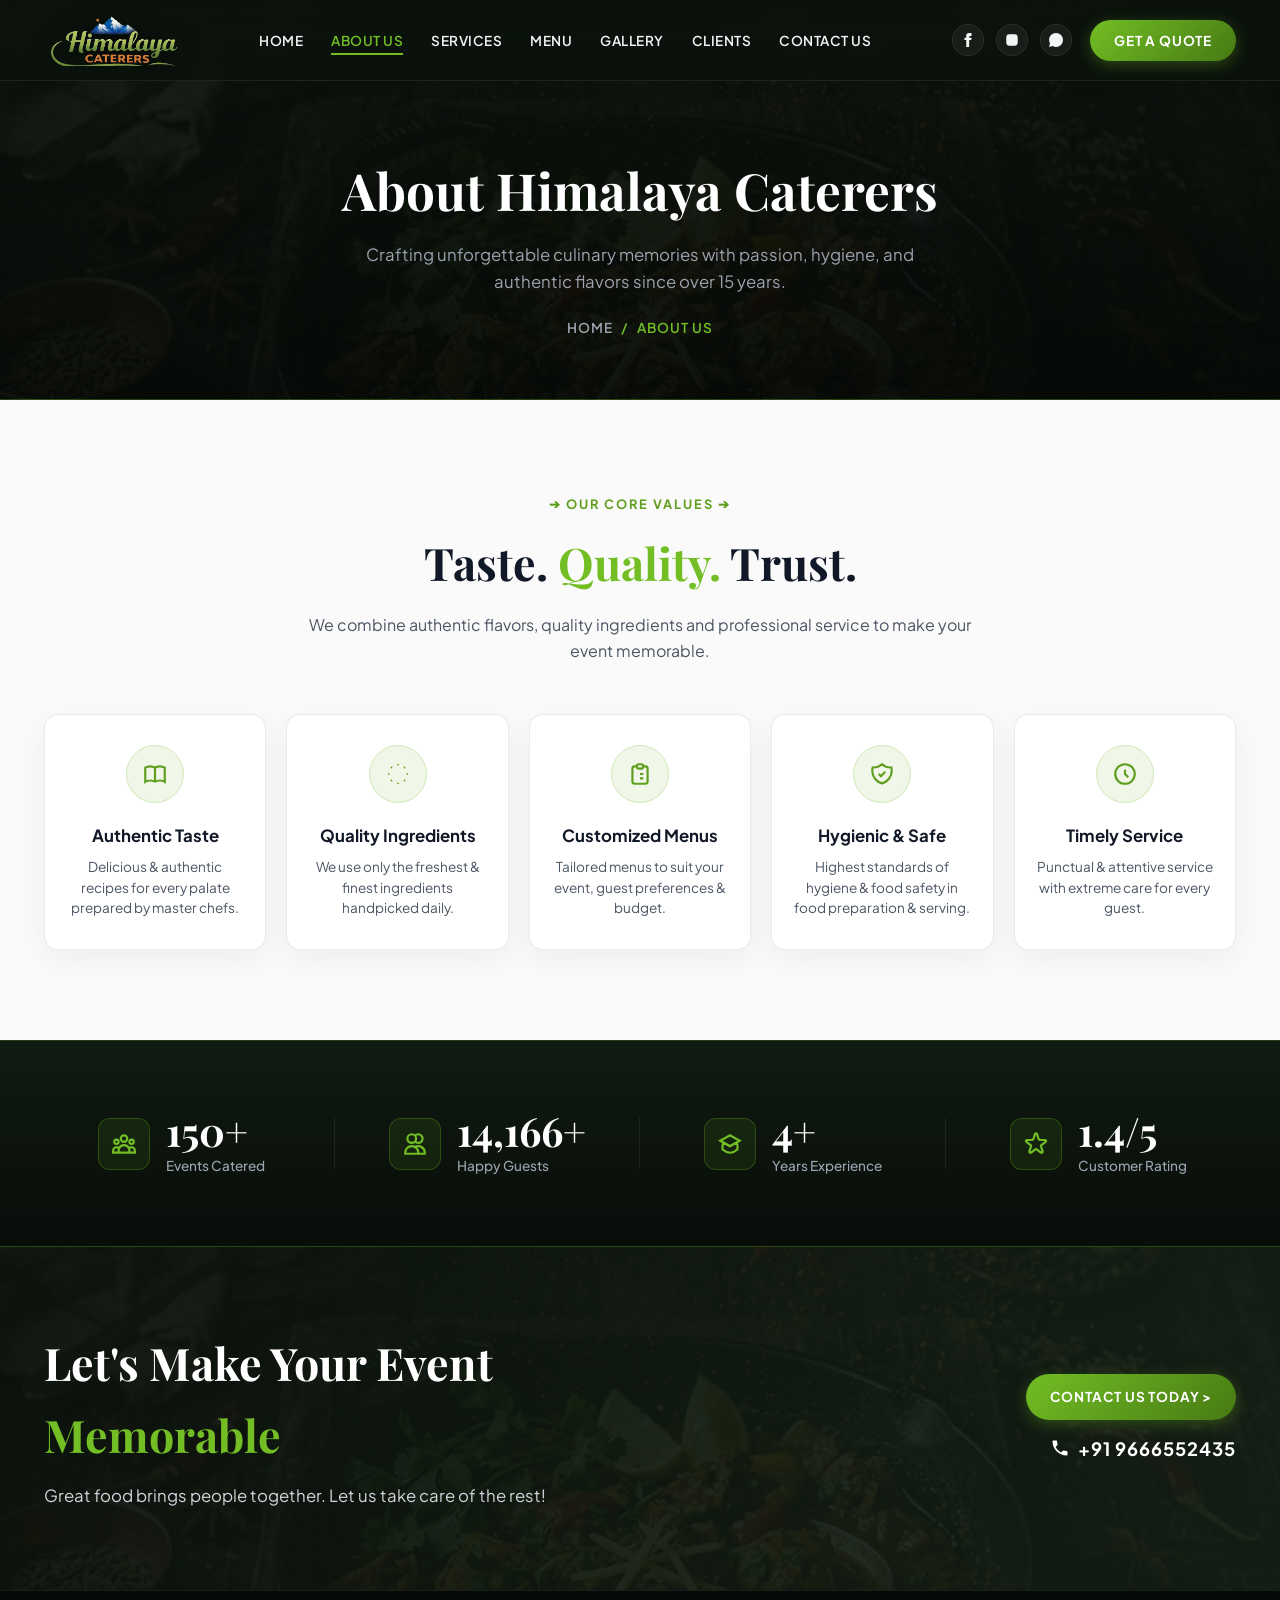
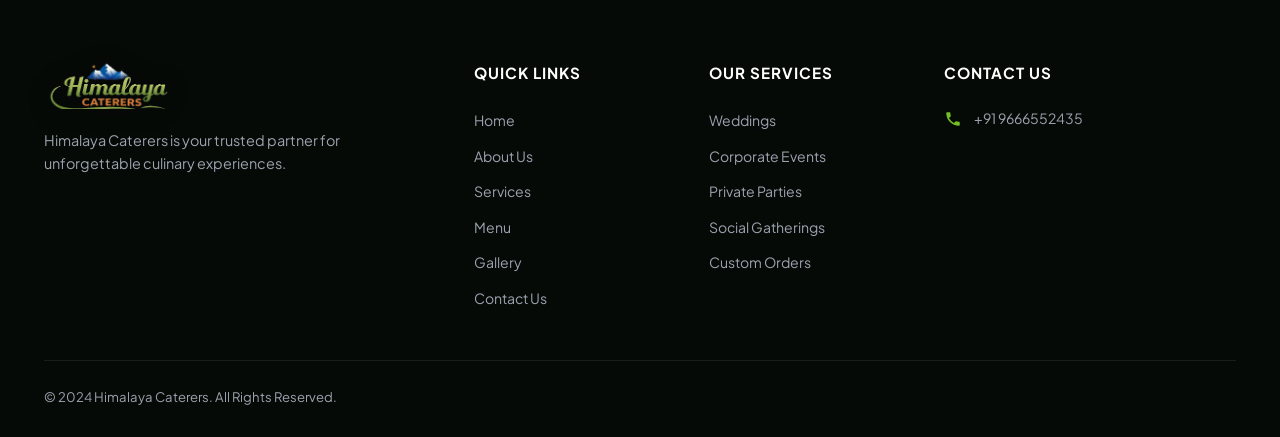
==== commit 8a78eb18: "Update desktop and mobile logo with authentic Himalaya Caterers branding image" ====
--- a/about.html
+++ b/about.html
@@ -13,21 +13,7 @@
   <header class="header">
     <div class="container header-container">
       <a href="index.html" class="logo">
-        <svg class="logo-icon" viewBox="0 0 100 100" fill="none" xmlns="http://www.w3.org/2000/svg">
-          <path d="M50 15L15 65H85L50 15Z" fill="url(#mountainGrad)"/>
-          <path d="M50 28L32 65H68L50 28Z" fill="#5F9E1E"/>
-          <path d="M35 75C20 75 12 60 25 48C38 36 50 52 50 52C50 52 62 36 75 48C88 60 80 75 65 75H35Z" fill="#72BE24" opacity="0.8"/>
-          <defs>
-            <linearGradient id="mountainGrad" x1="50" y1="15" x2="50" y2="65" gradientUnits="userSpaceOnUse">
-              <stop stop-color="#72BE24"/>
-              <stop offset="1" stop-color="#3C6B10"/>
-            </linearGradient>
-          </defs>
-        </svg>
-        <div class="logo-text">
-          <span class="logo-title">Himalaya</span>
-          <span class="logo-subtitle">CATERERS</span>
-        </div>
+        <img src="assets/images/logo-himalaya.png" alt="Himalaya Caterers Logo" class="brand-logo-img">
       </a>
 
       <nav>
@@ -70,8 +56,8 @@
   <div class="nav-backdrop"></div>
   <div class="mobile-nav-overlay">
     <div>
-      <div style="margin-bottom: 30px;">
-        <span style="font-family: var(--font-serif); font-size: 1.5rem; font-weight: 700; color: var(--primary-green-bright);">Himalaya Caterers</span>
+      <div style="margin-bottom: 25px;">
+        <img src="assets/images/logo-himalaya.png" alt="Himalaya Caterers Logo" class="brand-logo-img" style="height: 48px;">
       </div>
       <ul class="mobile-nav-menu">
         <li><a href="index.html" class="mobile-nav-link">HOME</a></li>
@@ -242,14 +228,7 @@
       <div class="footer-grid">
         <div class="footer-brand">
           <a href="index.html" class="logo">
-            <svg class="logo-icon" viewBox="0 0 100 100" fill="none" xmlns="http://www.w3.org/2000/svg">
-              <path d="M50 15L15 65H85L50 15Z" fill="#72BE24"/>
-              <path d="M50 28L32 65H68L50 28Z" fill="#5F9E1E"/>
-            </svg>
-            <div class="logo-text">
-              <span class="logo-title">Himalaya</span>
-              <span class="logo-subtitle">CATERERS</span>
-            </div>
+            <img src="assets/images/logo-himalaya.png" alt="Himalaya Caterers Logo" class="brand-logo-img" style="height: 48px;">
           </a>
           <p class="footer-desc">Himalaya Caterers is your trusted partner for unforgettable culinary experiences.</p>
         </div>
@@ -281,10 +260,6 @@
               <svg width="18" height="18" fill="currentColor" viewBox="0 0 24 24"><path d="M6.62 10.79a15.053 15.053 0 006.59 6.59l2.2-2.2c.27-.27.67-.36 1.02-.24 1.12.37 2.33.57 3.57.57.55 0 1 .45 1 1V20c0 .55-.45 1-1 1-9.39 0-17-7.61-17-17 0-.55.45-1 1-1h3.5c.55 0 1 .45 1 1 0 1.25.2 2.45.57 3.57.11.35.03.74-.25 1.02l-2.2 2.2z"/></svg>
               <a href="tel:9666552435" style="color: inherit;">+91 9666552435</a>
             </li>
-            <li class="footer-contact-item">
-              <svg width="18" height="18" fill="currentColor" viewBox="0 0 24 24"><path d="M20 4H4c-1.1 0-1.99.9-1.99 2L2 18c0 1.1.9 2 2 2h16c1.1 0 2-.9 2-2V6c0-1.1-.9-2-2-2zm0 4l-8 5-8-5V6l8 5 8-5v2z"/></svg>
-              <a href="mailto:info@himalayacaterers.com" style="color: inherit;">info@himalayacaterers.com</a>
-            </li>
           </ul>
         </div>
       </div>
@@ -293,34 +268,6 @@
       </div>
     </div>
   </footer>
-
-  <!-- MODAL -->
-  <div id="quoteModal" class="modal-wrapper">
-    <div class="modal-backdrop"></div>
-    <div class="modal-card">
-      <button class="modal-close">✕</button>
-      <div class="modal-header">
-        <h3 class="modal-title">Book Himalaya Caterers</h3>
-      </div>
-      <form id="bookingForm">
-        <div class="form-grid">
-          <div class="form-group">
-            <label class="form-label">Full Name *</label>
-            <input type="text" class="form-input" required>
-          </div>
-          <div class="form-group">
-            <label class="form-label">Phone Number *</label>
-            <input type="tel" class="form-input" required>
-          </div>
-        </div>
-        <button type="submit" class="btn-primary" style="width: 100%; margin-top: 10px;">SUBMIT REQUEST</button>
-      </form>
-    </div>
-  </div>
-
-  <div id="toastNotification" class="toast-notification">
-    <span class="toast-msg">Notification Message</span>
-  </div>
 
   <script src="js/main.js"></script>
 </body>
--- a/css/styles.css
+++ b/css/styles.css
@@ -106,7 +106,7 @@
 }
 
 /* ==========================================================================
-   HEADER / NAVBAR
+   HEADER / NAVBAR LOGO
    ========================================================================== */
 .header {
   position: fixed;
@@ -114,17 +114,17 @@
   left: 0;
   width: 100%;
   z-index: 1000;
-  padding: 16px 0;
+  padding: 14px 0;
   transition: var(--transition-normal);
-  background: linear-gradient(180deg, rgba(11, 18, 12, 0.95) 0%, rgba(11, 18, 12, 0.8) 100%);
-  backdrop-filter: blur(12px);
+  background: linear-gradient(180deg, rgba(11, 18, 12, 0.96) 0%, rgba(11, 18, 12, 0.85) 100%);
+  backdrop-filter: blur(14px);
   border-bottom: 1px solid var(--border-dark-subtle);
 }
 
 .header.scrolled {
-  padding: 12px 0;
+  padding: 10px 0;
   background: rgba(11, 18, 12, 0.98);
-  box-shadow: 0 10px 30px rgba(0, 0, 0, 0.6);
+  box-shadow: 0 10px 30px rgba(0, 0, 0, 0.7);
 }
 
 .header-container {
@@ -136,36 +136,20 @@
 .logo {
   display: flex;
   align-items: center;
-  gap: 12px;
   text-decoration: none;
 }
 
-.logo-icon {
-  width: 42px;
-  height: 42px;
-}
-
-.logo-text {
-  display: flex;
-  flex-direction: column;
-}
-
-.logo-title {
-  font-family: var(--font-serif);
-  font-size: 1.65rem;
-  font-weight: 700;
-  color: var(--primary-green-bright);
-  letter-spacing: 0.5px;
-  line-height: 1;
-}
-
-.logo-subtitle {
-  font-size: 0.65rem;
-  font-weight: 700;
-  letter-spacing: 3px;
-  color: #D1D5DB;
-  text-transform: uppercase;
-  margin-top: 2px;
+.brand-logo-img {
+  height: 52px;
+  width: auto;
+  max-width: 230px;
+  object-fit: contain;
+  filter: drop-shadow(0 2px 10px rgba(0,0,0,0.6));
+  transition: var(--transition-fast);
+}
+
+.logo:hover .brand-logo-img {
+  transform: scale(1.04);
 }
 
 .nav-menu {
@@ -371,9 +355,7 @@
   visibility: visible;
 }
 
-/* ==========================================================================
-   PAGE BANNER (FOR MULTI-PAGE NAVIGATION)
-   ========================================================================== */
+/* PAGE BANNER */
 .page-banner {
   position: relative;
   padding-top: 150px;
@@ -419,9 +401,7 @@
   color: var(--text-white);
 }
 
-/* ==========================================================================
-   HERO SECTION
-   ========================================================================== */
+/* HERO SECTION */
 .hero {
   position: relative;
   padding-top: 150px;
@@ -533,9 +513,7 @@
   50% { transform: translateY(-10px); }
 }
 
-/* ==========================================================================
-   WHY CHOOSE US SECTION (Light Background)
-   ========================================================================== */
+/* WHY CHOOSE US SECTION */
 .why-choose-us {
   position: relative;
   background-color: var(--bg-light-section);
@@ -634,9 +612,7 @@
   line-height: 1.5;
 }
 
-/* ==========================================================================
-   OUR SERVICES SECTION
-   ========================================================================== */
+/* OUR SERVICES SECTION */
 .services-section {
   position: relative;
   background-color: var(--bg-dark-secondary);
@@ -770,9 +746,7 @@
 .carousel-prev { left: -15px; display: none; }
 .carousel-next { right: -15px; display: none; }
 
-/* ==========================================================================
-   ANIMATED STATS / COUNTERS SECTION
-   ========================================================================== */
+/* ANIMATED STATS SECTION */
 .stats-section {
   position: relative;
   background: linear-gradient(180deg, #101B11 0%, #080D09 100%);
@@ -841,9 +815,7 @@
   margin-top: 4px;
 }
 
-/* ==========================================================================
-   GALLERY PAGE GRID & FILTER TABS
-   ========================================================================== */
+/* GALLERY PAGE GRID */
 .gallery-section {
   padding: 80px 0;
 }
@@ -903,9 +875,7 @@
   font-weight: 600;
 }
 
-/* ==========================================================================
-   CONTACT PAGE SPECIFIC STYLES
-   ========================================================================== */
+/* CONTACT PAGE STYLES */
 .contact-section-wrapper {
   padding: 80px 0;
 }
@@ -960,9 +930,7 @@
   color: var(--primary-green-dark);
 }
 
-/* ==========================================================================
-   CTA BANNER (Let's Make Your Event Memorable)
-   ========================================================================== */
+/* CTA BANNER */
 .cta-banner {
   position: relative;
   padding: 80px 0;
@@ -1017,9 +985,7 @@
   color: var(--primary-green-bright);
 }
 
-/* ==========================================================================
-   FOOTER
-   ========================================================================== */
+/* FOOTER */
 .footer {
   background-color: var(--bg-dark-secondary);
   padding: 70px 0 30px 0;
@@ -1134,9 +1100,7 @@
   transform: translateY(-4px);
 }
 
-/* ==========================================================================
-   POPUP MODALS
-   ========================================================================== */
+/* POPUP MODALS */
 .modal-wrapper {
   position: fixed;
   inset: 0;
@@ -1385,6 +1349,11 @@
   .nav-menu, .social-links-header { display: none; }
   .mobile-toggle { display: flex; }
   .header-actions .btn-primary { display: none; }
+  
+  .brand-logo-img {
+    height: 42px;
+    max-width: 170px;
+  }
   
   .page-banner { padding-top: 110px; padding-bottom: 40px; }
   .page-banner-title { font-size: 2.2rem; }
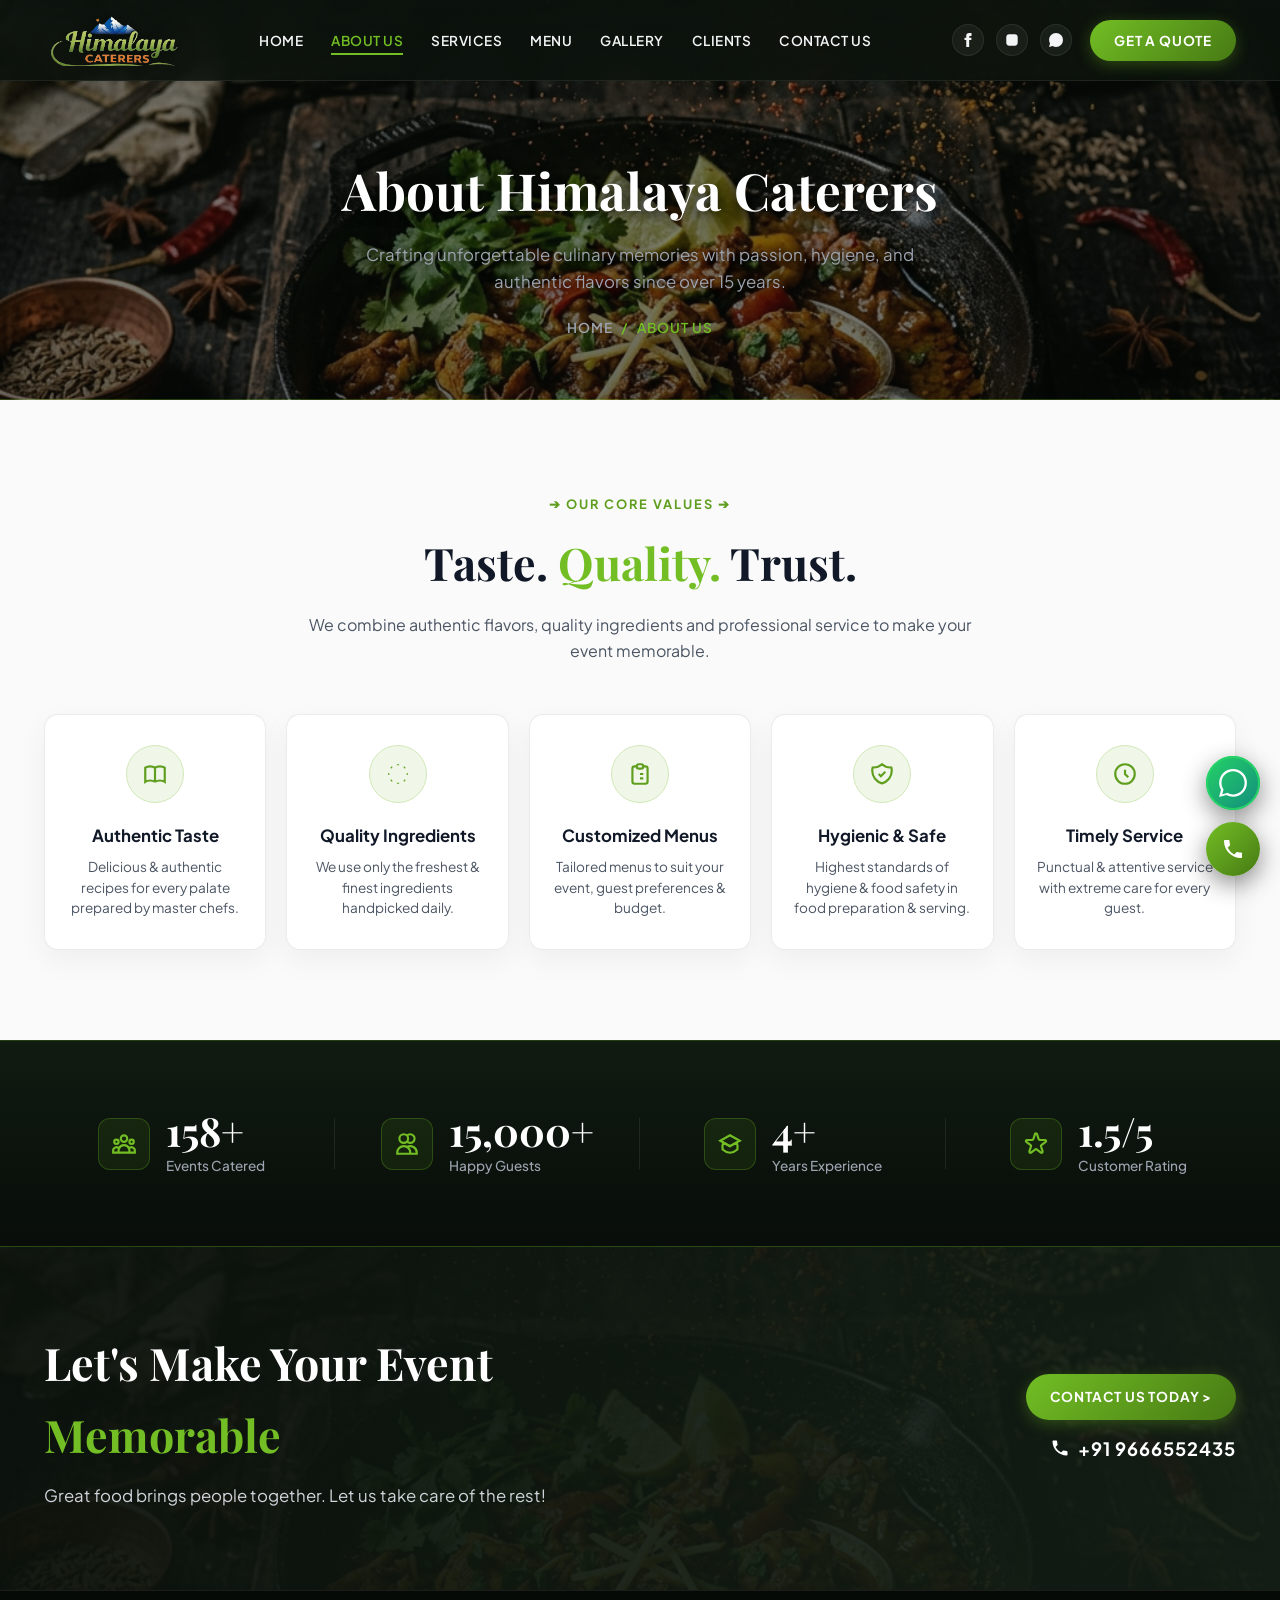
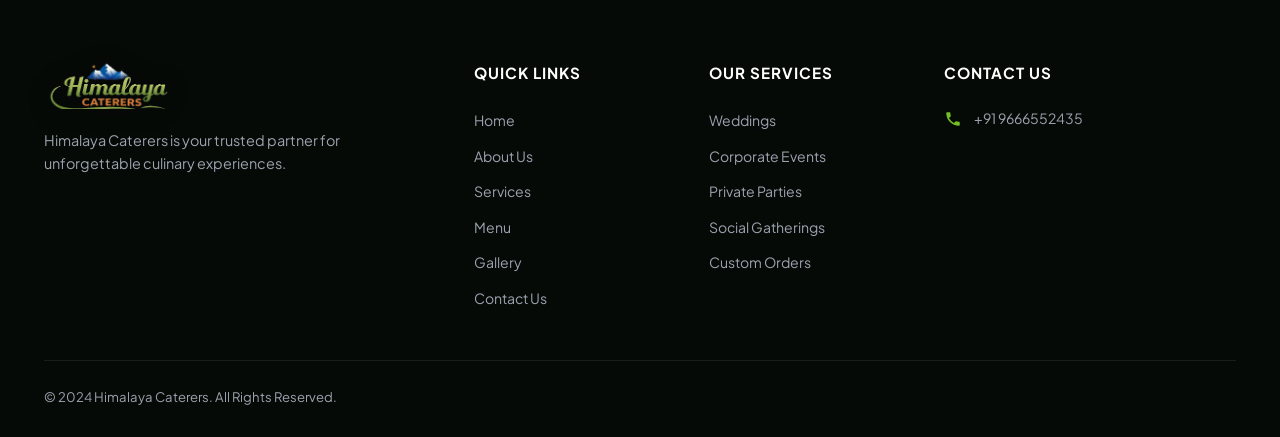
==== commit a15cd91b: "feat: add floating WhatsApp & Call buttons, lighten hero background overlay for clear visibility, ad" ====
--- a/about.html
+++ b/about.html
@@ -269,6 +269,18 @@
     </div>
   </footer>
 
+  <!-- Floating Inbuilt WhatsApp & Call Buttons (image copy 8.png) -->
+  <div class="floating-contact-buttons" id="floatingContactButtons">
+    <a href="https://wa.me/919666552435" target="_blank" class="float-btn float-btn-whatsapp" aria-label="Chat on WhatsApp">
+      <span class="float-btn-tooltip">WhatsApp Us</span>
+      <svg width="28" height="28" fill="currentColor" viewBox="0 0 24 24"><path d="M.057 24l1.687-6.163c-1.041-1.804-1.588-3.849-1.587-5.946 0-6.556 5.332-11.888 11.889-11.888 3.18 0 6.167 1.24 8.413 3.488 2.245 2.248 3.481 5.236 3.48 8.414-.003 6.557-5.338 11.892-11.893 11.892-1.99-.001-3.951-.5-5.688-1.448l-6.305 1.652zm6.597-3.807c1.676.995 3.276 1.591 5.392 1.592 5.448 0 9.886-4.434 9.889-9.885.002-5.462-4.415-9.89-9.881-9.892-5.452 0-9.887 4.434-9.889 9.884-.001 2.225.651 3.891 1.746 5.634l-1.147 4.19 4.29-1.123z"/></svg>
+    </a>
+    <a href="tel:9666552435" class="float-btn float-btn-call" aria-label="Call Himalaya Caterers">
+      <span class="float-btn-tooltip">Call Now</span>
+      <svg width="24" height="24" fill="currentColor" viewBox="0 0 24 24"><path d="M6.62 10.79a15.053 15.053 0 006.59 6.59l2.2-2.2c.27-.27.67-.36 1.02-.24 1.12.37 2.33.57 3.57.57.55 0 1 .45 1 1V20c0 .55-.45 1-1 1-9.39 0-17-7.61-17-17 0-.55.45-1 1-1h3.5c.55 0 1 .45 1 1 0 1.25.2 2.45.57 3.57.11.35.03.74-.25 1.02l-2.2 2.2z"/></svg>
+    </a>
+  </div>
+
   <script src="js/main.js"></script>
 </body>
 </html>
--- a/css/styles.css
+++ b/css/styles.css
@@ -360,7 +360,7 @@
   position: relative;
   padding-top: 150px;
   padding-bottom: 60px;
-  background: linear-gradient(180deg, rgba(11,18,12,0.92) 0%, rgba(6,10,7,0.96) 100%),
+  background: linear-gradient(180deg, rgba(11,18,12,0.45) 0%, rgba(6,10,7,0.60) 100%),
               url('../assets/images/cta-banner-food.png') center/cover no-repeat;
   border-bottom: 1px solid var(--primary-green-border);
   text-align: center;
@@ -1335,6 +1335,134 @@
   opacity: 1;
 }
 
+/* ==========================================================================
+   LIVE ANIMATED SMOKE & DESKTOP THALI POP-UP (image copy 7.png)
+   ========================================================================== */
+.thali-desktop-popup {
+  position: relative;
+  transition: transform 0.5s ease, box-shadow 0.5s ease;
+  animation: thaliPopFloat 6s ease-in-out infinite alternate;
+}
+
+.thali-desktop-popup:hover {
+  transform: translateY(-10px) scale(1.02);
+  filter: drop-shadow(0 25px 35px rgba(95, 158, 30, 0.3));
+}
+
+@keyframes thaliPopFloat {
+  0% {
+    transform: translateY(0) scale(1);
+  }
+  50% {
+    transform: translateY(-8px) scale(1.015);
+  }
+  100% {
+    transform: translateY(0) scale(1);
+  }
+}
+
+.thali-smoke-container {
+  position: absolute;
+  top: 0;
+  left: 0;
+  width: 100%;
+  height: 100%;
+  pointer-events: none;
+  z-index: 5;
+  overflow: hidden;
+  border-radius: 24px;
+}
+
+.smoke-puff {
+  position: absolute;
+  width: 70px;
+  height: 70px;
+  background: radial-gradient(circle, rgba(255, 255, 255, 0.55) 0%, rgba(255, 255, 255, 0.2) 40%, rgba(255, 255, 255, 0) 70%);
+  border-radius: 50%;
+  filter: blur(12px);
+  opacity: 0;
+  animation: liveRisingSmoke 4.2s infinite linear;
+}
+
+.smoke-puff.smoke-1 { left: 42%; top: 40%; animation-delay: 0s; }
+.smoke-puff.smoke-2 { left: 48%; top: 44%; animation-delay: 0.8s; }
+.smoke-puff.smoke-3 { left: 34%; top: 52%; animation-delay: 1.5s; }
+.smoke-puff.smoke-4 { left: 56%; top: 55%; animation-delay: 2.2s; }
+.smoke-puff.smoke-5 { left: 40%; top: 48%; animation-delay: 2.9s; }
+.smoke-puff.smoke-6 { left: 50%; top: 50%; animation-delay: 3.5s; }
+
+@keyframes liveRisingSmoke {
+  0% {
+    transform: translateY(0) scale(0.5) rotate(0deg);
+    opacity: 0;
+  }
+  25% {
+    opacity: 0.7;
+  }
+  60% {
+    opacity: 0.45;
+  }
+  100% {
+    transform: translateY(-110px) scale(2.4) rotate(35deg);
+    opacity: 0;
+  }
+}
+
+/* ==========================================================================
+   TESTIMONIALS STYLES (image copy 6.png)
+   ========================================================================== */
+.testimonials-grid {
+  display: grid;
+  grid-template-columns: repeat(3, 1fr);
+  gap: 24px;
+}
+
+.testimonial-card {
+  background: var(--bg-light-card);
+  padding: 30px 24px;
+  border-radius: var(--radius-md);
+  border: 1px solid var(--border-light-subtle);
+  box-shadow: var(--shadow-light);
+  display: flex;
+  flex-direction: column;
+  align-items: flex-start;
+  text-align: left;
+  transition: var(--transition-normal);
+}
+
+.testimonial-card:hover {
+  transform: translateY(-6px);
+  box-shadow: 0 15px 35px rgba(95, 158, 30, 0.12);
+  border-color: var(--primary-green-border);
+}
+
+.testimonial-stars {
+  color: var(--accent-gold);
+  font-size: 1.25rem;
+  margin-bottom: 12px;
+  letter-spacing: 2px;
+}
+
+.testimonial-name {
+  font-size: 1.05rem;
+  font-weight: 700;
+  color: var(--text-dark-title);
+  margin-bottom: 8px;
+}
+
+.testimonial-role {
+  font-size: 0.85rem;
+  color: var(--text-dark-body);
+  font-weight: 500;
+}
+
+.testimonial-content {
+  font-style: italic;
+  font-size: 0.92rem;
+  color: var(--text-dark-body);
+  line-height: 1.6;
+}
+
 /* RESPONSIVE DESIGN */
 @media (max-width: 1024px) {
   .hero-title { font-size: 3.2rem; }
@@ -1343,6 +1471,7 @@
   .footer-grid { grid-template-columns: 1fr 1fr; gap: 30px; }
   .gallery-grid { grid-template-columns: repeat(2, 1fr); }
   .contact-grid-main { grid-template-columns: 1fr; }
+  .testimonials-grid { grid-template-columns: repeat(2, 1fr); }
 }
 
 @media (max-width: 768px) {
@@ -1358,7 +1487,24 @@
   .page-banner { padding-top: 110px; padding-bottom: 40px; }
   .page-banner-title { font-size: 2.2rem; }
   
-  .hero { padding-top: 110px; padding-bottom: 50px; }
+  /* HERO ANIMATED BACKGROUND MOBILE (image copy 4.png, 5.png & 9.png) */
+  .hero {
+    padding-top: 110px;
+    padding-bottom: 50px;
+    background: linear-gradient(180deg, rgba(6, 10, 7, 0.38) 0%, rgba(11, 18, 12, 0.52) 100%),
+                url('../assets/images/hero-mobile-bg.png') center/cover no-repeat !important;
+    animation: heroBgMobileZoom 16s ease-in-out infinite alternate;
+  }
+
+  @keyframes heroBgMobileZoom {
+    0% {
+      background-size: 105% auto;
+    }
+    100% {
+      background-size: 125% auto;
+    }
+  }
+
   .hero-grid { grid-template-columns: 1fr; gap: 30px; }
   .hero-content { text-align: left; }
   .hero-title { font-size: 2.4rem; line-height: 1.2; }
@@ -1376,13 +1522,55 @@
   .why-card { flex-direction: row; text-align: left; gap: 16px; padding: 18px 16px; align-items: flex-start; }
   .why-card-icon { width: 46px; height: 46px; margin-bottom: 0; flex-shrink: 0; }
   
+  /* SERVICES SECTION MOBILE ONE BY ONE STACK (image copy 3.png) */
   .services-section { padding: 60px 0; }
   .section-heading-light { font-size: 2rem; }
-  .services-carousel-wrapper { overflow: hidden; padding: 0 10px; }
-  .services-grid { display: flex; overflow-x: auto; scroll-snap-type: x mandatory; scroll-behavior: smooth; gap: 16px; padding-bottom: 15px; -webkit-overflow-scrolling: touch; }
-  .services-grid::-webkit-scrollbar { display: none; }
-  .service-card { min-width: 82%; scroll-snap-align: center; flex-shrink: 0; }
-  .carousel-prev, .carousel-next { display: flex; }
+  .services-carousel-wrapper { overflow: visible !important; padding: 0 !important; }
+  .services-grid {
+    display: grid !important;
+    grid-template-columns: 1fr !important;
+    gap: 20px !important;
+    overflow: visible !important;
+    width: 100% !important;
+    scroll-snap-type: none !important;
+  }
+  .service-card {
+    width: 100% !important;
+    min-width: 100% !important;
+    max-width: 100% !important;
+    flex-shrink: 1 !important;
+  }
+  .carousel-prev, .carousel-next { display: none !important; }
+  
+  /* CLIENT REVIEWS MOBILE VERTICAL STACK ONE BY ONE (image copy 6.png) */
+  .testimonials-grid {
+    grid-template-columns: 1fr !important;
+    gap: 18px !important;
+  }
+
+  .testimonial-card {
+    width: 100% !important;
+    display: flex !important;
+    flex-direction: column !important;
+    align-items: flex-start !important;
+    text-align: left !important;
+    padding: 22px 18px !important;
+  }
+
+  .testimonial-stars {
+    order: 1;
+    margin-bottom: 8px !important;
+  }
+
+  .testimonial-name {
+    order: 2;
+    margin-bottom: 8px !important;
+  }
+
+  .testimonial-content {
+    order: 3;
+    margin-bottom: 0 !important;
+  }
   
   .stats-section { padding: 40px 0; }
   .stats-grid { grid-template-columns: repeat(2, 1fr); gap: 14px; }
@@ -1402,4 +1590,138 @@
   .footer-grid { grid-template-columns: 1fr; gap: 32px; }
   .footer-bottom { flex-direction: column; gap: 12px; text-align: center; }
   .form-grid { grid-template-columns: 1fr; }
-}
+
+  /* FLOATING CONTACT BUTTONS MOBILE RESPONSIVE (image copy 8.png) */
+  .floating-contact-buttons {
+    bottom: 16px;
+    right: 14px;
+    gap: 10px;
+  }
+
+  .float-btn {
+    width: 48px;
+    height: 48px;
+  }
+
+  .float-btn-tooltip {
+    display: none;
+  }
+}
+
+/* ==========================================================================
+   FLOATING INBUILT WHATSAPP & CALL WIDGET (image copy 8.png)
+   ========================================================================== */
+.floating-contact-buttons {
+  position: fixed;
+  bottom: 24px;
+  right: 20px;
+  z-index: 9999;
+  display: flex;
+  flex-direction: column;
+  gap: 12px;
+  align-items: flex-end;
+}
+
+.float-btn {
+  position: relative;
+  display: flex;
+  align-items: center;
+  justify-content: center;
+  width: 54px;
+  height: 54px;
+  border-radius: 50%;
+  color: #FFFFFF;
+  box-shadow: 0 8px 24px rgba(0, 0, 0, 0.45);
+  transition: all 0.3s cubic-bezier(0.175, 0.885, 0.32, 1.275);
+  text-decoration: none;
+}
+
+.float-btn:hover {
+  transform: scale(1.1) translateY(-2px);
+  box-shadow: 0 12px 28px rgba(0, 0, 0, 0.65);
+}
+
+.float-btn-whatsapp {
+  background: linear-gradient(135deg, #25D366 0%, #128C7E 100%);
+}
+
+.float-btn-whatsapp::after {
+  content: '';
+  position: absolute;
+  top: 0;
+  left: 0;
+  width: 100%;
+  height: 100%;
+  border-radius: 50%;
+  border: 2px solid #25D366;
+  animation: pulseWa 2s infinite ease-in-out;
+  pointer-events: none;
+}
+
+@keyframes pulseWa {
+  0% { transform: scale(1); opacity: 0.8; }
+  100% { transform: scale(1.45); opacity: 0; }
+}
+
+.float-btn-call {
+  background: linear-gradient(135deg, var(--primary-green-bright) 0%, var(--primary-green-dark) 100%);
+}
+
+.float-btn-tooltip {
+  position: absolute;
+  right: 64px;
+  background: var(--bg-dark-card);
+  color: var(--text-white);
+  padding: 6px 14px;
+  border-radius: 20px;
+  font-size: 0.8rem;
+  font-weight: 700;
+  white-space: nowrap;
+  border: 1px solid var(--primary-green-border);
+  box-shadow: 0 4px 15px rgba(0,0,0,0.5);
+  opacity: 0;
+  pointer-events: none;
+  transition: opacity 0.25s ease, transform 0.25s ease;
+  transform: translateX(10px);
+}
+
+.float-btn:hover .float-btn-tooltip {
+  opacity: 1;
+  transform: translateX(0);
+}
+
+/* WhatsApp Button Utility */
+.btn-whatsapp {
+  display: inline-flex;
+  align-items: center;
+  justify-content: center;
+  gap: 10px;
+  background: linear-gradient(135deg, #25D366 0%, #128C7E 100%);
+  color: #FFFFFF !important;
+  font-size: 0.85rem;
+  font-weight: 700;
+  letter-spacing: 0.8px;
+  text-transform: uppercase;
+  padding: 12px 24px;
+  border-radius: var(--radius-pill);
+  box-shadow: 0 4px 15px rgba(37, 211, 102, 0.35);
+  transition: var(--transition-normal);
+  text-decoration: none;
+}
+
+.btn-whatsapp:hover {
+  background: linear-gradient(135deg, #20BA5A 0%, #0E7065 100%);
+  box-shadow: 0 6px 20px rgba(37, 211, 102, 0.5);
+  transform: translateY(-2px);
+  color: #FFFFFF !important;
+}
+
+/* Enhancing Text Shadows for Background Visibility */
+.hero-title, .page-banner-title {
+  text-shadow: 0 3px 12px rgba(0, 0, 0, 0.8);
+}
+
+.hero-subtitle, .page-banner-subtitle {
+  text-shadow: 0 2px 8px rgba(0, 0, 0, 0.8);
+}
+
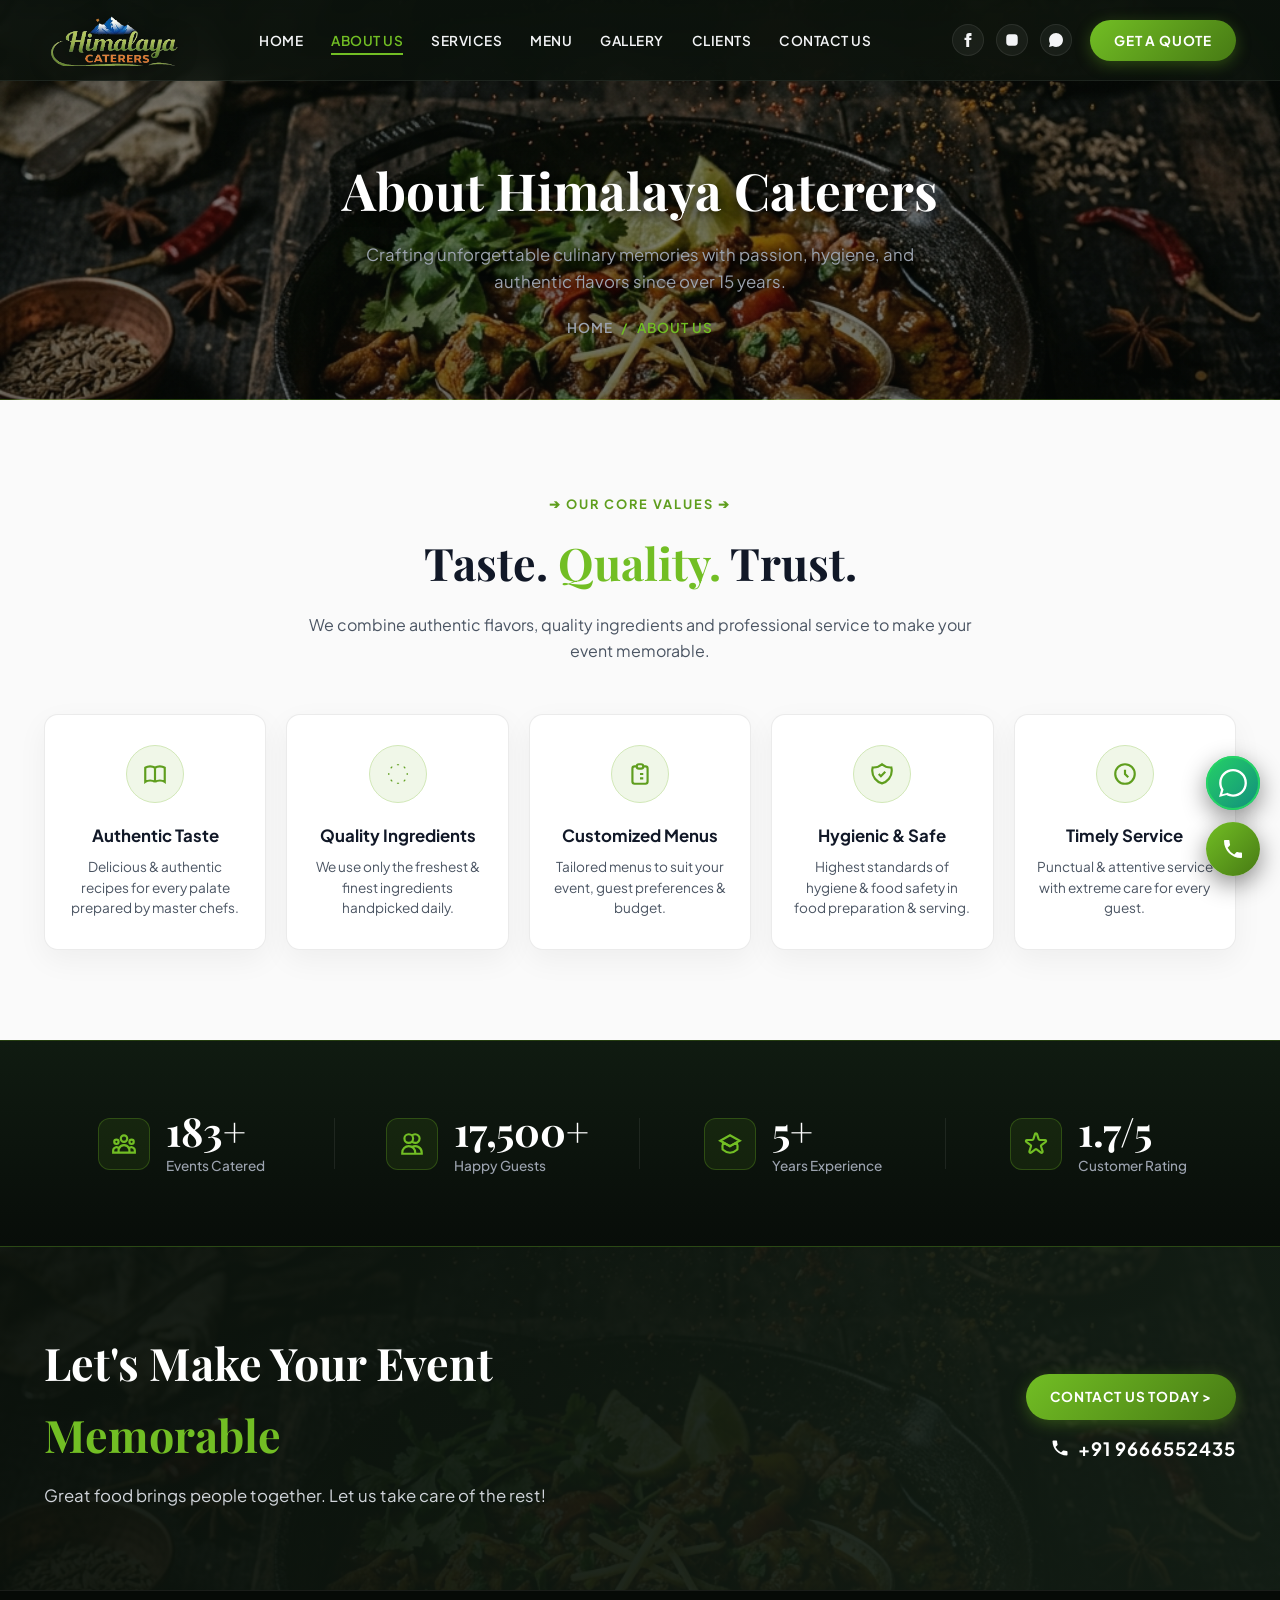
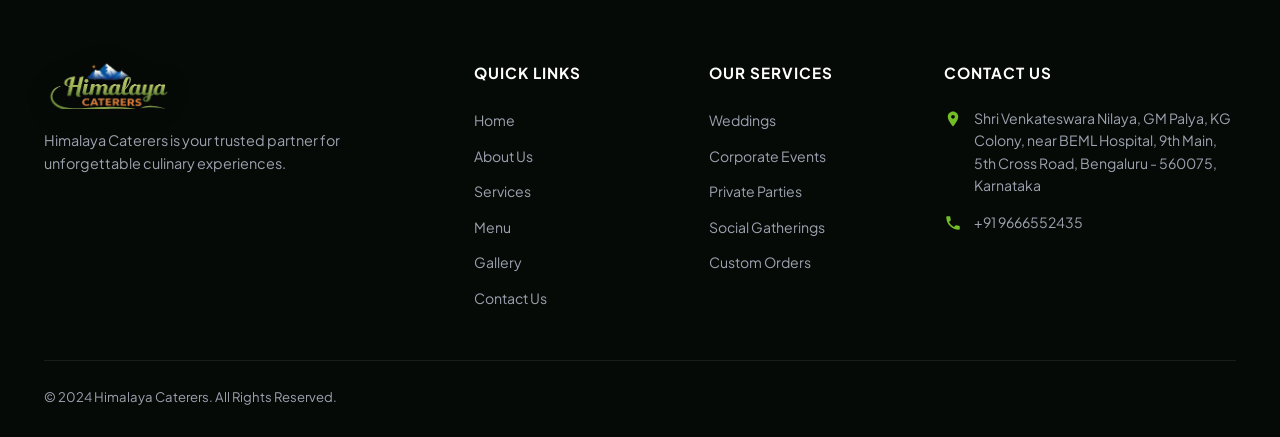
==== commit eba41e97: "feat: add official GM Palya Bengaluru address and interactive Google Maps red marker section linking" ====
--- a/about.html
+++ b/about.html
@@ -257,6 +257,10 @@
           <h4 class="footer-col-title">CONTACT US</h4>
           <ul class="footer-contact-list">
             <li class="footer-contact-item">
+              <svg width="18" height="18" fill="currentColor" viewBox="0 0 24 24"><path d="M12 2C8.13 2 5 5.13 5 9c0 5.25 7 13 7 13s7-7.75 7-13c0-3.87-3.13-7-7-7zm0 9.5c-1.38 0-2.5-1.12-2.5-2.5s1.12-2.5 2.5-2.5 2.5 1.12 2.5 2.5-1.12 2.5-2.5 2.5z"/></svg>
+              <a href="https://maps.app.goo.gl/Hf9n2UXqGCqH9RTR7" target="_blank" style="color: inherit;">Shri Venkateswara Nilaya, GM Palya, KG Colony, near BEML Hospital, 9th Main, 5th Cross Road, Bengaluru - 560075, Karnataka</a>
+            </li>
+            <li class="footer-contact-item">
               <svg width="18" height="18" fill="currentColor" viewBox="0 0 24 24"><path d="M6.62 10.79a15.053 15.053 0 006.59 6.59l2.2-2.2c.27-.27.67-.36 1.02-.24 1.12.37 2.33.57 3.57.57.55 0 1 .45 1 1V20c0 .55-.45 1-1 1-9.39 0-17-7.61-17-17 0-.55.45-1 1-1h3.5c.55 0 1 .45 1 1 0 1.25.2 2.45.57 3.57.11.35.03.74-.25 1.02l-2.2 2.2z"/></svg>
               <a href="tel:9666552435" style="color: inherit;">+91 9666552435</a>
             </li>
--- a/css/styles.css
+++ b/css/styles.css
@@ -1725,3 +1725,154 @@
   text-shadow: 0 2px 8px rgba(0, 0, 0, 0.8);
 }
 
+/* ==========================================================================
+   CONTACT MAP & ADDRESS SECTION (GM Palya, Bengaluru)
+   ========================================================================== */
+.contact-map-section {
+  padding: 60px 0 80px 0;
+  background: var(--bg-dark-secondary);
+  border-top: 1px solid var(--border-dark-subtle);
+}
+
+.address-highlight-card {
+  background: var(--bg-dark-card);
+  border: 1px solid var(--primary-green-border);
+  border-radius: var(--radius-md);
+  padding: 24px 28px;
+  margin-bottom: 28px;
+  display: flex;
+  align-items: center;
+  justify-content: space-between;
+  gap: 20px;
+  flex-wrap: wrap;
+  box-shadow: var(--shadow-dark);
+}
+
+.address-highlight-info {
+  display: flex;
+  align-items: flex-start;
+  gap: 16px;
+  max-width: 800px;
+}
+
+.address-icon-box {
+  width: 48px;
+  height: 48px;
+  border-radius: 50%;
+  background: var(--primary-green-bg);
+  border: 1.5px solid var(--primary-green-border);
+  display: flex;
+  align-items: center;
+  justify-content: center;
+  color: var(--primary-green-bright);
+  flex-shrink: 0;
+}
+
+.address-text-content h4 {
+  font-family: var(--font-serif);
+  font-size: 1.25rem;
+  color: var(--text-white);
+  margin-bottom: 4px;
+}
+
+.address-text-content p {
+  font-size: 0.95rem;
+  color: #D1D5DB;
+  line-height: 1.5;
+}
+
+.map-wrapper-card {
+  position: relative;
+  border-radius: var(--radius-lg);
+  overflow: hidden;
+  border: 1px solid var(--primary-green-border);
+  box-shadow: 0 20px 50px rgba(0, 0, 0, 0.8);
+  background: var(--bg-dark-card);
+}
+
+.map-iframe-container {
+  width: 100%;
+  height: 440px;
+  border: none;
+  display: block;
+}
+
+.map-red-marker-overlay {
+  position: absolute;
+  top: 50%;
+  left: 50%;
+  transform: translate(-50%, -90%);
+  z-index: 10;
+  display: flex;
+  flex-direction: column;
+  align-items: center;
+  text-decoration: none;
+  cursor: pointer;
+}
+
+.map-pin-btn {
+  background: linear-gradient(135deg, #FF3B30 0%, #C0392B 100%);
+  color: #FFFFFF !important;
+  padding: 10px 20px;
+  border-radius: var(--radius-pill);
+  font-weight: 700;
+  font-size: 0.88rem;
+  box-shadow: 0 8px 25px rgba(255, 59, 48, 0.7);
+  display: flex;
+  align-items: center;
+  gap: 8px;
+  transition: var(--transition-normal);
+  border: 2px solid #FFFFFF;
+  letter-spacing: 0.5px;
+}
+
+.map-pin-btn:hover {
+  transform: scale(1.08);
+  box-shadow: 0 12px 32px rgba(255, 59, 48, 0.9);
+  background: linear-gradient(135deg, #FF5247 0%, #D9381E 100%);
+  color: #FFFFFF !important;
+}
+
+.map-pin-triangle {
+  width: 0;
+  height: 0;
+  border-left: 10px solid transparent;
+  border-right: 10px solid transparent;
+  border-top: 14px solid #C0392B;
+  margin-top: -2px;
+}
+
+.map-pulse-ring {
+  width: 26px;
+  height: 8px;
+  background: rgba(255, 59, 48, 0.6);
+  border-radius: 50%;
+  margin-top: 4px;
+  animation: mapPulse 2s infinite ease-out;
+}
+
+@keyframes mapPulse {
+  0% { transform: scale(1); opacity: 0.9; }
+  100% { transform: scale(3); opacity: 0; }
+}
+
+@media (max-width: 768px) {
+  .address-highlight-card {
+    flex-direction: column;
+    align-items: stretch;
+    padding: 18px 16px;
+    gap: 14px;
+  }
+  .address-highlight-card .btn-whatsapp {
+    width: 100%;
+  }
+  .map-iframe-container {
+    height: 350px;
+  }
+  .map-pin-btn {
+    font-size: 0.78rem;
+    padding: 8px 14px;
+  }
+}
+
+
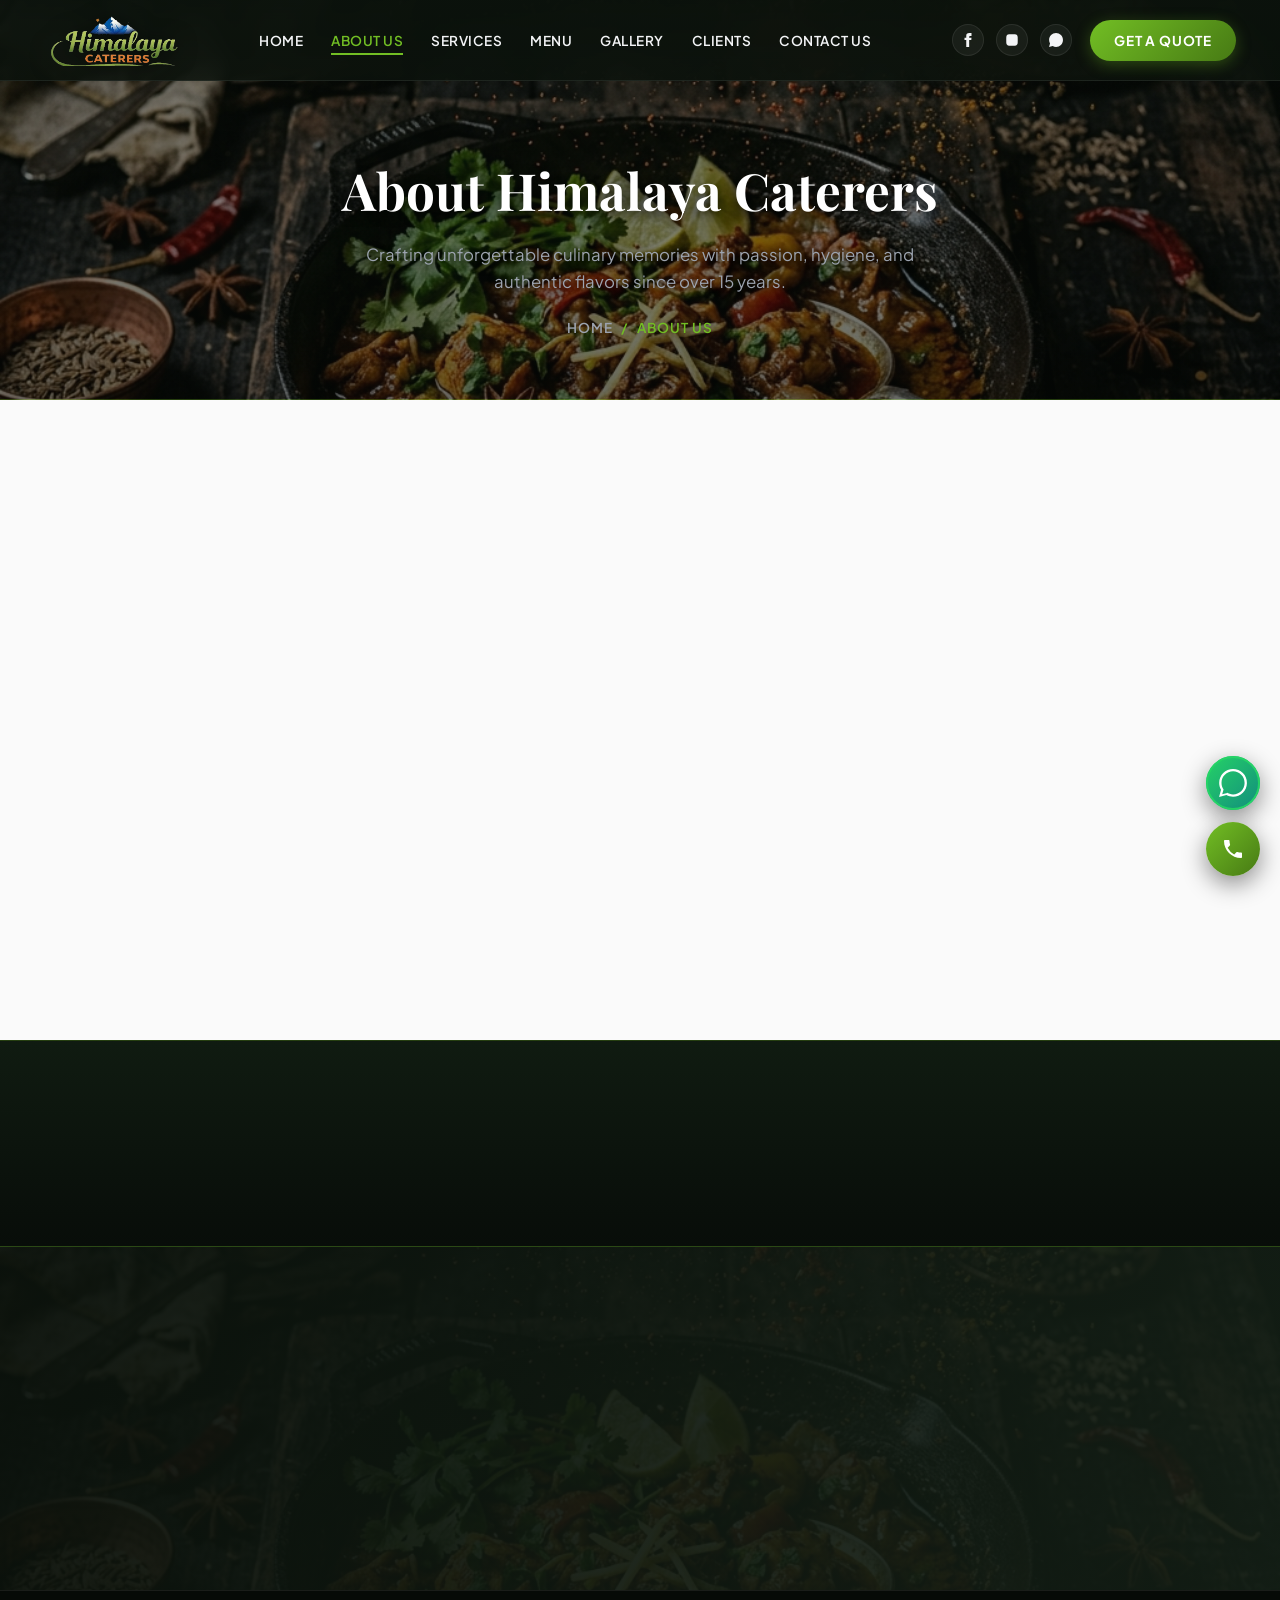
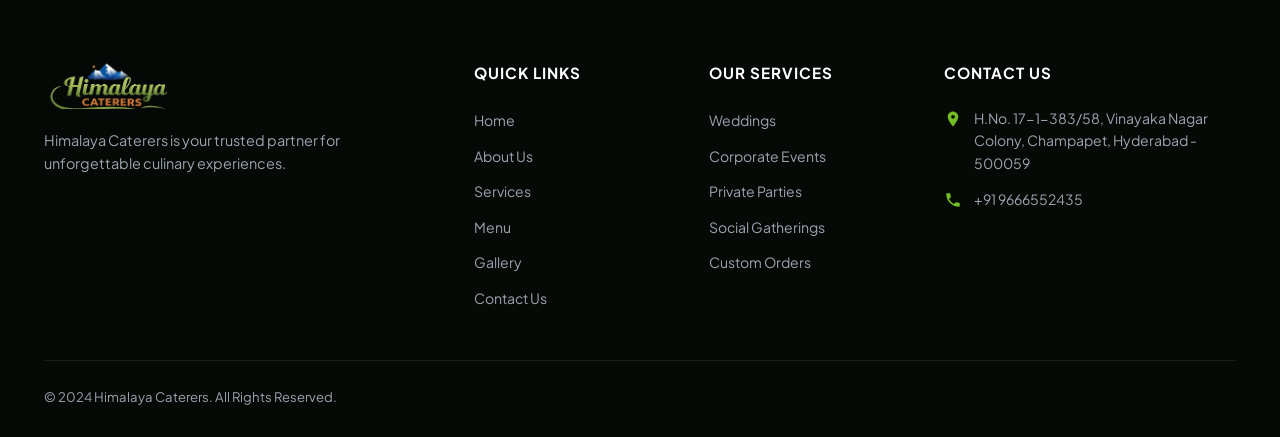
==== commit ba3f7748: "Update gallery with 13 Google Drive video boxes & filter tabs, update Hyderabad location map, and se" ====
--- a/about.html
+++ b/about.html
@@ -258,7 +258,7 @@
           <ul class="footer-contact-list">
             <li class="footer-contact-item">
               <svg width="18" height="18" fill="currentColor" viewBox="0 0 24 24"><path d="M12 2C8.13 2 5 5.13 5 9c0 5.25 7 13 7 13s7-7.75 7-13c0-3.87-3.13-7-7-7zm0 9.5c-1.38 0-2.5-1.12-2.5-2.5s1.12-2.5 2.5-2.5 2.5 1.12 2.5 2.5-1.12 2.5-2.5 2.5z"/></svg>
-              <a href="https://maps.app.goo.gl/Hf9n2UXqGCqH9RTR7" target="_blank" style="color: inherit;">Shri Venkateswara Nilaya, GM Palya, KG Colony, near BEML Hospital, 9th Main, 5th Cross Road, Bengaluru - 560075, Karnataka</a>
+              <a href="https://www.google.com/maps/search/?api=1&query=17-1-383/58+Vinayaka+Nagar+colony+champapet+hyderabad+500059" target="_blank" style="color: inherit;">H.No. 17-1-383/58, Vinayaka Nagar Colony, Champapet, Hyderabad - 500059</a>
             </li>
             <li class="footer-contact-item">
               <svg width="18" height="18" fill="currentColor" viewBox="0 0 24 24"><path d="M6.62 10.79a15.053 15.053 0 006.59 6.59l2.2-2.2c.27-.27.67-.36 1.02-.24 1.12.37 2.33.57 3.57.57.55 0 1 .45 1 1V20c0 .55-.45 1-1 1-9.39 0-17-7.61-17-17 0-.55.45-1 1-1h3.5c.55 0 1 .45 1 1 0 1.25.2 2.45.57 3.57.11.35.03.74-.25 1.02l-2.2 2.2z"/></svg>
--- a/css/styles.css
+++ b/css/styles.css
@@ -815,35 +815,161 @@
   margin-top: 4px;
 }
 
-/* GALLERY PAGE GRID */
+/* GALLERY PAGE & MEDIA STYLES */
 .gallery-section {
   padding: 80px 0;
+  background-color: var(--bg-dark-secondary);
+}
+
+.gallery-filter-tabs {
+  display: flex;
+  justify-content: center;
+  gap: 14px;
+  margin-bottom: 35px;
+  flex-wrap: wrap;
+}
+
+.gallery-tab-btn {
+  padding: 10px 24px;
+  border-radius: var(--radius-pill);
+  font-size: 0.88rem;
+  font-weight: 700;
+  color: var(--text-cream);
+  background: var(--bg-dark-card);
+  border: 1px solid var(--border-dark-subtle);
+  transition: var(--transition-normal);
+  cursor: pointer;
+}
+
+.gallery-tab-btn:hover,
+.gallery-tab-btn.active {
+  background: var(--primary-green-bright);
+  color: #FFFFFF;
+  border-color: var(--primary-green-bright);
+  box-shadow: var(--shadow-glow);
+  transform: translateY(-2px);
 }
 
 .gallery-grid {
   display: grid;
   grid-template-columns: repeat(3, 1fr);
-  gap: 20px;
-  margin-top: 30px;
-}
-
+  gap: 28px;
+  margin-top: 20px;
+}
+
+/* Gallery Video & Photo Card Box */
 .gallery-item {
   position: relative;
-  border-radius: var(--radius-md);
+  background: var(--bg-dark-card);
+  border-radius: var(--radius-lg);
   overflow: hidden;
-  height: 260px;
-  border: 1px solid var(--border-dark-subtle);
+  border: 1px solid var(--primary-green-border);
+  box-shadow: 0 10px 30px rgba(0, 0, 0, 0.4);
   transition: var(--transition-normal);
-}
-
-.gallery-item img {
+  display: flex;
+  flex-direction: column;
+}
+
+.gallery-item:hover {
+  transform: translateY(-8px);
+  box-shadow: var(--shadow-glow), 0 20px 40px rgba(0, 0, 0, 0.6);
+  border-color: var(--primary-green-bright);
+}
+
+/* Video Preview Box */
+.video-preview-wrapper {
+  position: relative;
+  width: 100%;
+  height: 280px;
+  background: #000;
+  overflow: hidden;
+}
+
+.video-preview-iframe {
+  width: 100%;
+  height: 100%;
+  border: none;
+  pointer-events: auto;
+}
+
+.video-play-overlay {
+  position: absolute;
+  inset: 0;
+  background: linear-gradient(180deg, rgba(0,0,0,0.2) 0%, rgba(0,0,0,0.65) 100%);
+  display: flex;
+  flex-direction: column;
+  align-items: center;
+  justify-content: center;
+  gap: 10px;
+  cursor: pointer;
+  z-index: 5;
+  transition: var(--transition-fast);
+}
+
+.video-box:hover .video-play-overlay {
+  background: rgba(0, 0, 0, 0.35);
+}
+
+.play-btn-circle {
+  width: 60px;
+  height: 60px;
+  border-radius: 50%;
+  background: var(--primary-green-bright);
+  color: #FFF;
+  display: flex;
+  align-items: center;
+  justify-content: center;
+  box-shadow: 0 4px 20px rgba(114, 190, 36, 0.6);
+  transition: var(--transition-fast);
+}
+
+.video-box:hover .play-btn-circle {
+  transform: scale(1.15);
+  background: #81D228;
+  box-shadow: 0 0 30px rgba(114, 190, 36, 0.9);
+}
+
+.play-btn-text {
+  font-size: 0.85rem;
+  font-weight: 700;
+  color: #FFFFFF;
+  letter-spacing: 0.5px;
+  text-transform: uppercase;
+  text-shadow: 0 2px 6px rgba(0,0,0,0.9);
+}
+
+.gallery-card-info {
+  padding: 18px 20px;
+  background: var(--bg-dark-card);
+  border-top: 1px solid var(--border-dark-subtle);
+}
+
+.gallery-title {
+  font-family: var(--font-serif);
+  font-size: 1.15rem;
+  color: var(--text-white);
+  margin-bottom: 4px;
+}
+
+.gallery-cat {
+  font-size: 0.82rem;
+  color: var(--primary-green-bright);
+  font-weight: 600;
+}
+
+/* Photo Gallery Item styling */
+.photo-box {
+  height: 350px;
+}
+
+.photo-box img {
   width: 100%;
   height: 100%;
   object-fit: cover;
   transition: var(--transition-slow);
 }
 
-.gallery-item:hover img {
+.photo-box:hover img {
   transform: scale(1.08);
 }
 
@@ -854,25 +980,47 @@
   display: flex;
   flex-direction: column;
   justify-content: flex-end;
-  padding: 20px;
+  padding: 24px;
   opacity: 0;
   transition: var(--transition-normal);
 }
 
-.gallery-item:hover .gallery-overlay {
+.photo-box:hover .gallery-overlay {
   opacity: 1;
 }
 
-.gallery-title {
+/* VIDEO LIGHTBOX MODAL STYLES */
+.video-modal-card {
+  max-width: 850px !important;
+  padding: 24px !important;
+}
+
+.video-modal-container {
+  position: relative;
+  width: 100%;
+  padding-bottom: 56.25%; /* 16:9 Aspect Ratio */
+  height: 0;
+  background: #000;
+  border-radius: var(--radius-md);
+  overflow: hidden;
+  margin-top: 10px;
+}
+
+.video-modal-container iframe {
+  position: absolute;
+  top: 0;
+  left: 0;
+  width: 100%;
+  height: 100%;
+  border: 0;
+}
+
+.video-modal-title {
   font-family: var(--font-serif);
-  font-size: 1.2rem;
+  font-size: 1.4rem;
   color: var(--text-white);
-}
-
-.gallery-cat {
-  font-size: 0.8rem;
-  color: var(--primary-green-bright);
-  font-weight: 600;
+  margin-top: 16px;
+  text-align: center;
 }
 
 /* CONTACT PAGE STYLES */
@@ -1726,25 +1874,31 @@
 }
 
 /* ==========================================================================
-   CONTACT MAP & ADDRESS SECTION (GM Palya, Bengaluru)
+   CONTACT MAP & ADDRESS SECTION (GM Palya, Bengaluru - Side by Side 2 Boxes)
    ========================================================================== */
 .contact-map-section {
-  padding: 60px 0 80px 0;
+  padding: 50px 0 70px 0;
   background: var(--bg-dark-secondary);
   border-top: 1px solid var(--border-dark-subtle);
+}
+
+.contact-map-grid {
+  display: grid;
+  grid-template-columns: 1fr 1fr;
+  gap: 24px;
+  align-items: stretch;
 }
 
 .address-highlight-card {
   background: var(--bg-dark-card);
   border: 1px solid var(--primary-green-border);
-  border-radius: var(--radius-md);
-  padding: 24px 28px;
-  margin-bottom: 28px;
-  display: flex;
-  align-items: center;
+  border-radius: var(--radius-lg);
+  padding: 28px 24px;
+  margin-bottom: 0;
+  display: flex;
+  flex-direction: column;
   justify-content: space-between;
   gap: 20px;
-  flex-wrap: wrap;
   box-shadow: var(--shadow-dark);
 }
 
@@ -1752,12 +1906,11 @@
   display: flex;
   align-items: flex-start;
   gap: 16px;
-  max-width: 800px;
 }
 
 .address-icon-box {
-  width: 48px;
-  height: 48px;
+  width: 44px;
+  height: 44px;
   border-radius: 50%;
   background: var(--primary-green-bg);
   border: 1.5px solid var(--primary-green-border);
@@ -1772,13 +1925,26 @@
   font-family: var(--font-serif);
   font-size: 1.25rem;
   color: var(--text-white);
-  margin-bottom: 4px;
+  margin-bottom: 8px;
 }
 
 .address-text-content p {
-  font-size: 0.95rem;
+  font-size: 0.92rem;
   color: #D1D5DB;
-  line-height: 1.5;
+  line-height: 1.65;
+}
+
+.map-directions-btn {
+  background: linear-gradient(135deg, #FF3B30 0%, #C0392B 100%) !important;
+  box-shadow: 0 4px 15px rgba(255, 59, 48, 0.4) !important;
+  width: 100%;
+  text-align: center;
+  justify-content: center;
+}
+
+.map-directions-btn:hover {
+  background: linear-gradient(135deg, #FF5247 0%, #D9381E 100%) !important;
+  box-shadow: 0 6px 20px rgba(255, 59, 48, 0.6) !important;
 }
 
 .map-wrapper-card {
@@ -1786,13 +1952,16 @@
   border-radius: var(--radius-lg);
   overflow: hidden;
   border: 1px solid var(--primary-green-border);
-  box-shadow: 0 20px 50px rgba(0, 0, 0, 0.8);
+  box-shadow: 0 15px 35px rgba(0, 0, 0, 0.7);
   background: var(--bg-dark-card);
+  min-height: 280px;
+  height: 100%;
 }
 
 .map-iframe-container {
   width: 100%;
-  height: 440px;
+  height: 100%;
+  min-height: 280px;
   border: none;
   display: block;
 }
@@ -1813,17 +1982,17 @@
 .map-pin-btn {
   background: linear-gradient(135deg, #FF3B30 0%, #C0392B 100%);
   color: #FFFFFF !important;
-  padding: 10px 20px;
+  padding: 8px 16px;
   border-radius: var(--radius-pill);
   font-weight: 700;
-  font-size: 0.88rem;
+  font-size: 0.82rem;
   box-shadow: 0 8px 25px rgba(255, 59, 48, 0.7);
   display: flex;
   align-items: center;
-  gap: 8px;
+  gap: 6px;
   transition: var(--transition-normal);
   border: 2px solid #FFFFFF;
-  letter-spacing: 0.5px;
+  white-space: nowrap;
 }
 
 .map-pin-btn:hover {
@@ -1836,18 +2005,18 @@
 .map-pin-triangle {
   width: 0;
   height: 0;
-  border-left: 10px solid transparent;
-  border-right: 10px solid transparent;
-  border-top: 14px solid #C0392B;
+  border-left: 8px solid transparent;
+  border-right: 8px solid transparent;
+  border-top: 12px solid #C0392B;
   margin-top: -2px;
 }
 
 .map-pulse-ring {
-  width: 26px;
-  height: 8px;
+  width: 22px;
+  height: 7px;
   background: rgba(255, 59, 48, 0.6);
   border-radius: 50%;
-  margin-top: 4px;
+  margin-top: 3px;
   animation: mapPulse 2s infinite ease-out;
 }
 
@@ -1856,23 +2025,22 @@
   100% { transform: scale(3); opacity: 0; }
 }
 
-@media (max-width: 768px) {
+@media (max-width: 900px) {
+  .contact-map-grid {
+    grid-template-columns: 1fr;
+    gap: 20px;
+  }
   .address-highlight-card {
-    flex-direction: column;
-    align-items: stretch;
-    padding: 18px 16px;
-    gap: 14px;
-  }
-  .address-highlight-card .btn-whatsapp {
-    width: 100%;
+    padding: 22px 18px;
+  }
+  .map-wrapper-card {
+    height: 300px;
+    min-height: 300px;
   }
   .map-iframe-container {
-    height: 350px;
-  }
-  .map-pin-btn {
-    font-size: 0.78rem;
-    padding: 8px 14px;
-  }
-}
-
-
+    height: 300px;
+    min-height: 300px;
+  }
+}
+
+
